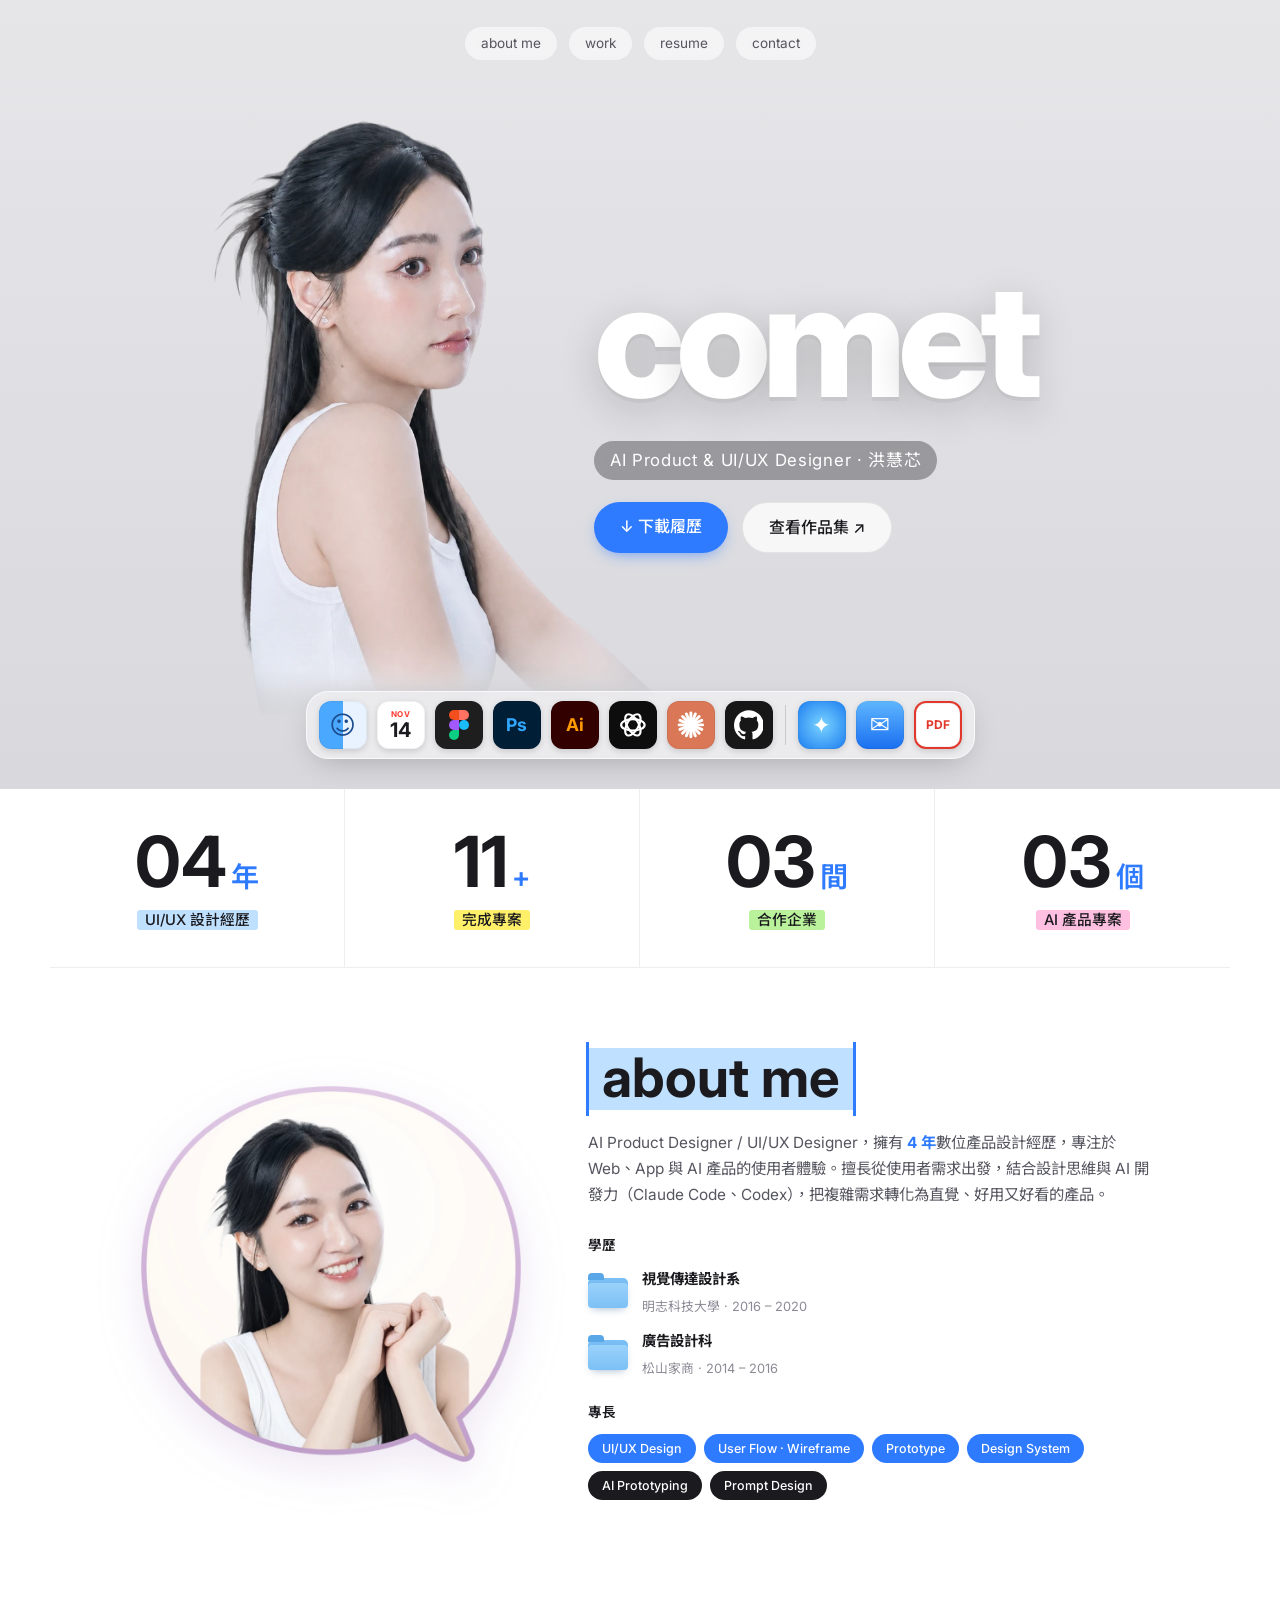
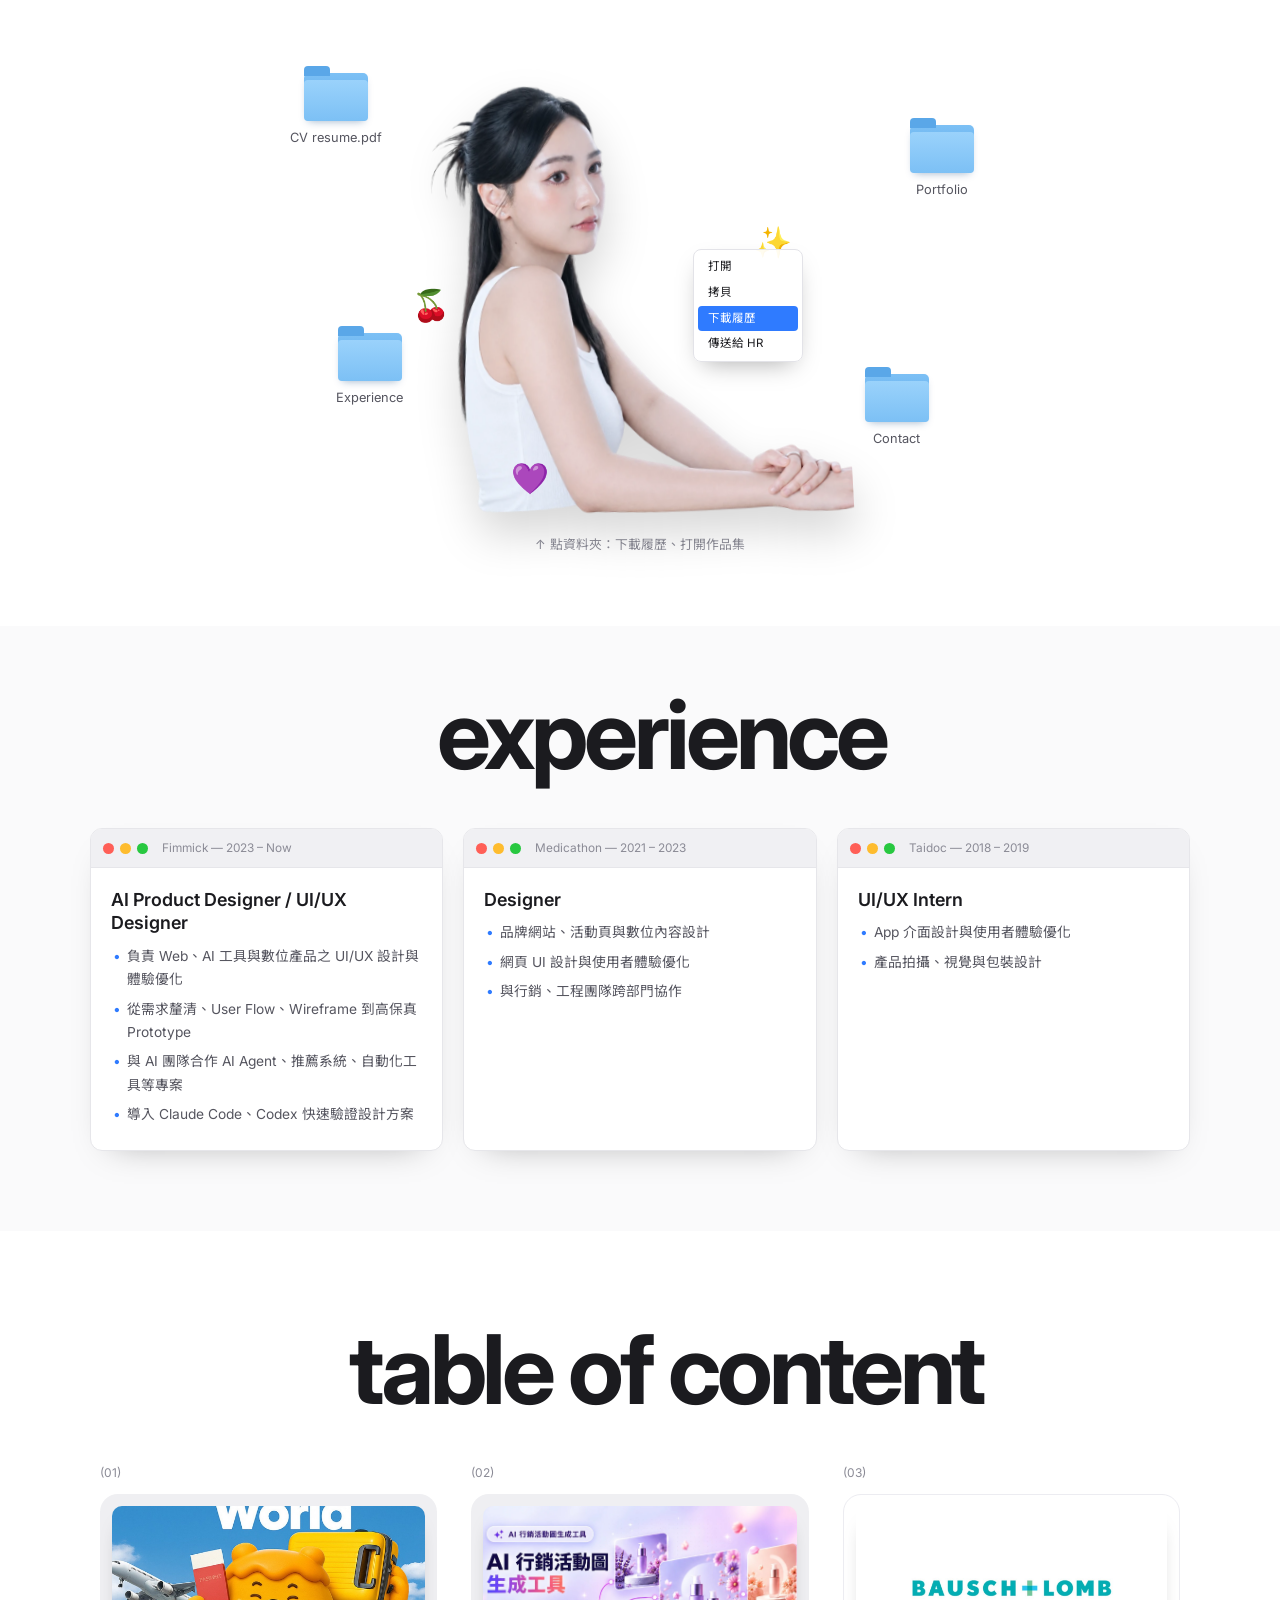
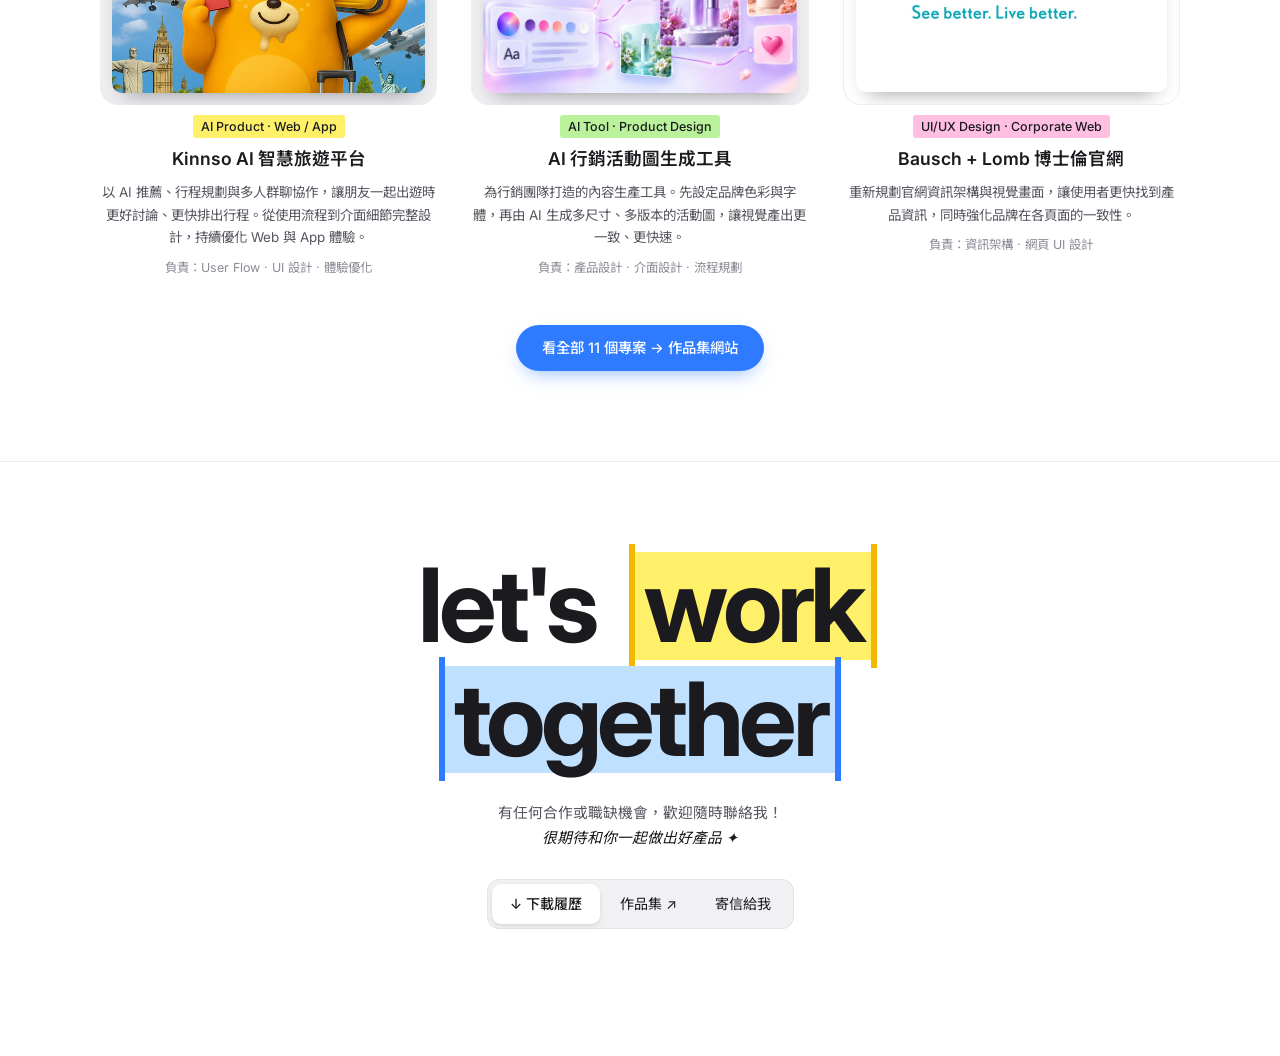
==== index.html @ 268e8bfd "Mobile: drop Comet logo, hamburger menu on the left Co-Authored-By: Claude Opus 5.5 <noreply@anthrop" ====
<!DOCTYPE html>
<html lang="zh-Hant">
<head>
<meta charset="UTF-8">
<meta name="viewport" content="width=device-width, initial-scale=1.0">
<title>洪慧芯 Hong Hui Xin — Portfolio · AI Product & UI/UX Designer</title>
<meta name="description" content="洪慧芯 Hong Hui Xin — AI Product & UI/UX Designer。4 年 UI/UX 經歷、11 個專案。">
<link rel="preconnect" href="https://fonts.googleapis.com">
<link rel="preconnect" href="https://fonts.gstatic.com" crossorigin>
<link href="https://fonts.googleapis.com/css2?family=Inter:wght@400;500;600;700;800&family=Noto+Sans+TC:wght@400;500;700;900&display=swap" rel="stylesheet">
<link rel="stylesheet" href="styles.css?v=20261115b">
</head>
<body>
<div class="scroll-progress" aria-hidden="true"></div>
<div class="frame">

  <!-- ================= HERO / DESKTOP ================= -->
  <section class="desktop" id="top">
    <div class="m-bar">
      <button class="m-menu" type="button" aria-label="開啟選單" aria-expanded="false"><span></span><span></span><span></span></button>
    </div>
    <nav class="tabs">
      <a href="#about">about me</a>
      <a href="#work">work</a>
      <a href="#files">resume</a>
      <a href="#contact">contact</a>
    </nav>
    <div class="hero-stage">
      <div class="hero-text">
        <h1 class="big-word" aria-label="comet"><span class="ch" aria-hidden="true">c</span><span class="ch" aria-hidden="true">o</span><span class="ch" aria-hidden="true">m</span><span class="ch" aria-hidden="true">e</span><span class="ch" aria-hidden="true">t</span></h1>
        <p class="m-name">洪慧芯 Comet</p>
        <p class="hero-sub">AI Product &amp; UI/UX Designer<span class="sub-name"> · 洪慧芯</span></p>
        <div class="m-cta">
          <a class="primary" href="#work">查看作品 <span aria-hidden="true">↗</span></a>
          <a class="ghost" href="assets/HongHuiXin-Resume.pdf" download>下載履歷 <span aria-hidden="true">↓</span></a>
        </div>
        <div class="top-cta">
          <a class="tbtn primary" href="assets/HongHuiXin-Resume.pdf" download>↓ 下載履歷</a>
          <a class="tbtn glass" href="https://comet-portfolio-tw.vercel.app/portfolio" target="_blank" rel="noopener">查看作品集 ↗</a>
        </div>
      </div>
      <img class="hero-cutout" src="assets/hero-person-v2.png" alt="洪慧芯 Hong Hui Xin">
    </div>

    <div class="dock" role="toolbar" aria-label="dock">
      <a class="app" data-tip="Finder" href="#about"><span class="ico i-finder">☺</span></a>
      <a class="app m-hide" data-tip="Calendar" href="#stats"><span class="ico i-cal"><b>NOV</b>14</span></a>
      <a class="app" data-tip="Figma" href="#skills"><span class="ico i-figma"><i></i><i></i><i></i><i></i><i></i></span></a>
      <a class="app" data-tip="Photoshop" href="#skills"><span class="ico i-ps">Ps</span></a>
      <a class="app m-hide" data-tip="Illustrator" href="#skills"><span class="ico i-ai">Ai</span></a>
      <a class="app" data-tip="ChatGPT" href="#skills"><span class="ico i-gpt"><svg viewBox="0 0 24 24" fill="none" stroke="#fff" stroke-width="1.7"><ellipse cx="12" cy="12" rx="9.5" ry="4.6"/><ellipse cx="12" cy="12" rx="9.5" ry="4.6" transform="rotate(60 12 12)"/><ellipse cx="12" cy="12" rx="9.5" ry="4.6" transform="rotate(120 12 12)"/></svg></span></a>
      <a class="app m-hide" data-tip="Claude" href="#skills"><span class="ico i-claude"><svg viewBox="0 0 24 24" stroke="#fff" stroke-width="2.4" stroke-linecap="round"><line x1="12" y1="2.5" x2="12" y2="21.5"/><line x1="2.5" y1="12" x2="21.5" y2="12"/><line x1="5.3" y1="5.3" x2="18.7" y2="18.7"/><line x1="18.7" y1="5.3" x2="5.3" y2="18.7"/><line x1="8.4" y1="3.2" x2="15.6" y2="20.8"/><line x1="15.6" y1="3.2" x2="8.4" y2="20.8"/><line x1="3.2" y1="8.4" x2="20.8" y2="15.6"/><line x1="3.2" y1="15.6" x2="20.8" y2="8.4"/></svg></span></a>
      <a class="app" data-tip="GitHub" href="#skills"><span class="ico i-github"><svg viewBox="0 0 24 24" fill="#fff"><path d="M12 .297c-6.63 0-12 5.373-12 12 0 5.303 3.438 9.8 8.205 11.385.6.113.82-.258.82-.577 0-.285-.01-1.04-.015-2.04-3.338.724-4.042-1.61-4.042-1.61C4.422 18.07 3.633 17.7 3.633 17.7c-1.087-.744.084-.729.084-.729 1.205.084 1.838 1.236 1.838 1.236 1.07 1.835 2.809 1.305 3.495.998.108-.776.417-1.305.76-1.605-2.665-.3-5.466-1.332-5.466-5.93 0-1.31.465-2.38 1.235-3.22-.135-.303-.54-1.523.105-3.176 0 0 1.005-.322 3.3 1.23.96-.267 1.98-.399 3-.405 1.02.006 2.04.138 3 .405 2.28-1.552 3.285-1.23 3.285-1.23.645 1.653.24 2.873.12 3.176.765.84 1.23 1.91 1.23 3.22 0 4.61-2.805 5.625-5.475 5.92.42.36.81 1.096.81 2.22 0 1.606-.015 2.896-.015 3.286 0 .315.21.69.825.57C20.565 22.092 24 17.592 24 12.297c0-6.627-5.373-12-12-12"/></svg></span></a>
      <span class="dock-sep m-hide"></span>
      <a class="app m-hide" data-tip="作品集網站" href="https://comet-portfolio-tw.vercel.app/portfolio" target="_blank" rel="noopener"><span class="ico i-safari">✦</span></a>
      <a class="app" data-tip="Mail" href="mailto:honghuixin4@gmail.com"><span class="ico i-mail">✉</span></a>
      <a class="app m-hide" data-tip="下載履歷 PDF" href="assets/HongHuiXin-Resume.pdf" download><span class="ico i-pdf">PDF</span></a>
    </div>
  </section>

  <!-- ================= STATS ================= -->
  <section class="stats io" id="stats">
    <div class="stat">
      <div class="num"><span class="count" data-to="4">0</span><small>年</small></div>
      <p><mark class="hl-blue">UI/UX 設計經歷</mark></p>
    </div>
    <div class="stat">
      <div class="num"><span class="count" data-to="11">0</span><small>+</small></div>
      <p><mark class="hl-yellow">完成專案</mark></p>
    </div>
    <div class="stat">
      <div class="num"><span class="count" data-to="3">0</span><small>間</small></div>
      <p><mark class="hl-green">合作企業</mark></p>
    </div>
    <div class="stat">
      <div class="num"><span class="count" data-to="3">0</span><small>個</small></div>
      <p><mark class="hl-pink">AI 產品專案</mark></p>
    </div>
  </section>

  <!-- ================= ABOUT ================= -->
  <section class="about" id="about">
    <div class="about-photo reveal">
      <img src="assets/about-bubble-right.png" alt="洪慧芯">
    </div>

    <div class="about-text reveal">
      <h2 class="bracket-title"><span>about me</span></h2>
      <p class="bio">AI Product Designer / UI/UX Designer，擁有 <b>4 年</b>數位產品設計經歷，專注於 Web、App 與 AI 產品的使用者體驗。擅長從使用者需求出發，結合設計思維與 AI 開發力（Claude Code、Codex），把複雜需求轉化為直覺、好用又好看的產品。</p>

      <h3 class="mini-h">學歷</h3>
      <ul class="folder-list">
        <li><span class="folder-ico sm"></span><div><b>視覺傳達設計系</b><small>明志科技大學 · 2016 – 2020</small></div></li>
        <li><span class="folder-ico sm"></span><div><b>廣告設計科</b><small>松山家商 · 2014 – 2016</small></div></li>
      </ul>

      <h3 class="mini-h" id="skills">專長</h3>
      <div class="chips">
        <span class="chip c-blue">UI/UX Design</span>
        <span class="chip c-blue">User Flow · Wireframe</span>
        <span class="chip c-blue">Prototype</span>
        <span class="chip c-blue">Design System</span>
        <span class="chip c-dark">AI Prototyping</span>
        <span class="chip c-dark">Prompt Design</span>
      </div>
    </div>
  </section>

  <!-- ================= FOLDERS ================= -->
  <section class="files" id="files">
    <div class="files-stage io">
      <img class="files-person" src="assets/cutout-clean.png" alt="" data-speed="0.08">
      <span class="sticker s1" data-speed="0.3">🍒</span>
      <span class="sticker s2" data-speed="-0.25">✨</span>
      <span class="sticker s3" data-speed="0.18">💜</span>

      <a class="folder f1" href="assets/HongHuiXin-Resume.pdf" download><span class="folder-ico"></span>CV resume.pdf</a>
      <a class="folder f2" href="https://comet-portfolio-tw.vercel.app/portfolio" target="_blank" rel="noopener"><span class="folder-ico"></span>Portfolio</a>
      <a class="folder f3" href="#experience"><span class="folder-ico"></span>Experience</a>
      <a class="folder f4" href="#contact"><span class="folder-ico"></span>Contact</a>

      <div class="ctx-menu" aria-hidden="true">
        <span>打開</span><span>拷貝</span><span>下載履歷</span><span>傳送給 HR</span>
      </div>
    </div>
    <p class="files-hint">↑ 點資料夾：下載履歷、打開作品集</p>
  </section>

  <!-- ================= EXPERIENCE ================= -->
  <section class="exp" id="experience">
    <h2 class="huge reveal" data-slide="1">experience</h2>
    <div class="win-list">
      <article class="win reveal">
        <div class="win-bar"><i></i><i></i><i></i><span>Fimmick — 2023 – Now</span></div>
        <div class="win-body">
          <h3>AI Product Designer / UI/UX Designer</h3>
          <ul>
            <li>負責 Web、AI 工具與數位產品之 UI/UX 設計與體驗優化</li>
            <li>從需求釐清、User Flow、Wireframe 到高保真 Prototype</li>
            <li>與 AI 團隊合作 AI Agent、推薦系統、自動化工具等專案</li>
            <li>導入 Claude Code、Codex 快速驗證設計方案</li>
          </ul>
        </div>
      </article>
      <article class="win reveal">
        <div class="win-bar"><i></i><i></i><i></i><span>Medicathon — 2021 – 2023</span></div>
        <div class="win-body">
          <h3>Designer</h3>
          <ul>
            <li>品牌網站、活動頁與數位內容設計</li>
            <li>網頁 UI 設計與使用者體驗優化</li>
            <li>與行銷、工程團隊跨部門協作</li>
          </ul>
        </div>
      </article>
      <article class="win reveal">
        <div class="win-bar"><i></i><i></i><i></i><span>Taidoc — 2018 – 2019</span></div>
        <div class="win-body">
          <h3>UI/UX Intern</h3>
          <ul>
            <li>App 介面設計與使用者體驗優化</li>
            <li>產品拍攝、視覺與包裝設計</li>
          </ul>
        </div>
      </article>
    </div>
  </section>

  <!-- ================= TABLE OF CONTENT ================= -->
  <section class="toc" id="work">
    <h2 class="huge reveal" data-slide="-1">table of content</h2>
    <div class="toc-grid">
      <a class="toc-item reveal" href="https://comet-portfolio-tw.vercel.app/portfolio" target="_blank" rel="noopener">
        <small>(01)</small>
        <div class="toc-img"><img src="assets/proj-kinnso.jpg" alt="Kinnso AI 智慧旅遊平台"></div>
        <mark class="hl-yellow">AI Product · Web / App</mark>
        <h3>Kinnso AI 智慧旅遊平台</h3>
        <p>以 AI 推薦、行程規劃與多人群聊協作，讓朋友一起出遊時更好討論、更快排出行程。從使用流程到介面細節完整設計，持續優化 Web 與 App 體驗。</p>
        <p class="role">負責：User Flow · UI 設計 · 體驗優化</p>
      </a>
      <a class="toc-item reveal" href="https://comet-portfolio-tw.vercel.app/portfolio" target="_blank" rel="noopener">
        <small>(02)</small>
        <div class="toc-img"><img src="assets/proj-content.jpg" alt="AI 行銷活動圖生成工具"></div>
        <mark class="hl-green">AI Tool · Product Design</mark>
        <h3>AI 行銷活動圖生成工具</h3>
        <p>為行銷團隊打造的內容生產工具。先設定品牌色彩與字體，再由 AI 生成多尺寸、多版本的活動圖，讓視覺產出更一致、更快速。</p>
        <p class="role">負責：產品設計 · 介面設計 · 流程規劃</p>
      </a>
      <a class="toc-item reveal" href="https://comet-portfolio-tw.vercel.app/portfolio" target="_blank" rel="noopener">
        <small>(03)</small>
        <div class="toc-img light"><img src="assets/proj-bausch.jpg" alt="Bausch + Lomb"></div>
        <mark class="hl-pink">UI/UX Design · Corporate Web</mark>
        <h3>Bausch + Lomb 博士倫官網</h3>
        <p>重新規劃官網資訊架構與視覺畫面，讓使用者更快找到產品資訊，同時強化品牌在各頁面的一致性。</p>
        <p class="role">負責：資訊架構 · 網頁 UI 設計</p>
      </a>
    </div>
    <div class="center"><a class="btn-mac" href="https://comet-portfolio-tw.vercel.app/portfolio" target="_blank" rel="noopener">看全部 11 個專案 → 作品集網站</a></div>
  </section>

  <!-- ================= CONTACT ================= -->
  <section class="contact" id="contact">
    <h2 class="together reveal">
      <span class="row"><span class="bk">let's</span> <span class="bk hl-y">work</span></span>
      <span class="row"><span class="bk hl-b">together</span></span>
    </h2>
    <p class="c-note">有任何合作或職缺機會，歡迎隨時聯絡我！<br><em>很期待和你一起做出好產品 ✦</em></p>

    <div class="seg">
      <a href="assets/HongHuiXin-Resume.pdf" download>↓ 下載履歷</a>
      <a href="https://comet-portfolio-tw.vercel.app/portfolio" target="_blank" rel="noopener">作品集 ↗</a>
      <a href="mailto:honghuixin4@gmail.com">寄信給我</a>
    </div>

    <div class="c-line">
      <a href="mailto:honghuixin4@gmail.com">honghuixin4@gmail.com</a>
      <a href="tel:0983155096">0983 155 096</a>
      <span>台灣 Taiwan</span>
    </div>
  </section>

</div>
<script src="script.js?v=20261115b"></script>
</body>
</html>
---- styles.css ----
/* ============ macOS Desktop Playful ============ */
:root{
  --page:#ebc6ee;
  --white:#ffffff;
  --desk:#e3e3e6;
  --ink:#1b1b1f;
  --soft:#55555f;
  --muted:#8b8b96;
  --blue:#2f7bff;
  --folder:#7cc0f5;
  --folder-dk:#5aa7e8;
  --hl-y:#fff06a;
  --hl-g:#b9f29a;
  --hl-p:#ffbfe0;
  --hl-b:#bfe0ff;
  --round:"Inter","Noto Sans TC","PingFang TC",system-ui,sans-serif;
  --sans:"Inter","Noto Sans TC","PingFang TC",system-ui,sans-serif;
}
*{box-sizing:border-box;margin:0;padding:0}
html{scroll-behavior:smooth}
body{background:var(--white);font-family:var(--sans);color:var(--ink);line-height:1.7;
  -webkit-font-smoothing:antialiased}
a{color:inherit;text-decoration:none}
img{display:block;max-width:100%}
mark{padding:1px 8px;border-radius:3px;color:var(--ink);font-weight:500}
.hl-yellow{background:var(--hl-y)}.hl-green{background:var(--hl-g)}
.hl-pink{background:var(--hl-p)}.hl-blue{background:var(--hl-b)}

.frame{width:100%;background:var(--white);overflow:hidden}
/* keep content readable on wide screens while backgrounds run full-bleed */
.about,.files-stage,.win-list,.toc-grid,.stats{margin-left:auto;margin-right:auto}
.about{max-width:1180px}
.win-list{max-width:1100px}
.stats{max-width:1180px}
.desktop{min-height:max(640px,88vh)}

/* ============ HERO DESKTOP ============ */
.desktop{position:relative;background:linear-gradient(180deg,#e6e6e9,#d9d9dd);
  min-height:640px;padding:26px 24px 30px;display:flex;flex-direction:column;align-items:center}
.tabs{display:flex;gap:10px;z-index:3}
.tabs a{font-family:var(--round);font-size:.85rem;color:var(--soft);background:rgba(255,255,255,.55);
  border:1px solid rgba(0,0,0,.06);padding:5px 16px;border-radius:999px;backdrop-filter:blur(6px);transition:.2s}
.tabs a:hover{background:#fff;color:var(--ink)}
.top-cta{position:absolute;top:20px;right:28px;z-index:5;display:flex;gap:8px}
.tbtn{font-family:var(--round);font-weight:500;font-size:.88rem;padding:7px 18px;border-radius:999px;
  white-space:nowrap;transition:transform .2s,box-shadow .2s,background .2s}
.tbtn:hover{transform:translateY(-2px)}
.tbtn.primary{background:var(--blue);color:#fff;box-shadow:0 6px 16px -6px rgba(47,123,255,.7)}
.tbtn.glass{background:rgba(255,255,255,.75);color:var(--ink);border:1px solid rgba(0,0,0,.08);backdrop-filter:blur(6px)}
.tbtn.glass:hover{background:#fff}
@media(max-width:860px){
  .top-cta{position:static;margin-top:12px;justify-content:center}
  .hero-text{display:contents}
}

.hero-stage{position:relative;flex:1;width:100%;display:grid;place-items:center;min-height:470px}
.big-word{position:absolute;z-index:2;top:52%;left:50%;transform:translate(-50%,-50%);
  font-family:var(--round);font-weight:800;font-size:clamp(5.5rem,22vw,14rem);letter-spacing:-.055em;
  color:#fff;line-height:1;white-space:nowrap;
  text-shadow:0 4px 0 rgba(0,0,0,.04),0 10px 40px rgba(0,0,0,.18)}
.hero-cutout{position:relative;z-index:1;height:470px;width:auto;object-fit:contain;margin-top:14px;
  animation:float 6s ease-in-out infinite}
.hero-sub{position:absolute;z-index:3;top:72%;left:50%;transform:translateX(-50%);
  font-family:var(--round);font-size:.95rem;color:#fff;letter-spacing:.04em;white-space:nowrap;
  background:rgba(27,27,31,.35);padding:3px 14px;border-radius:999px;backdrop-filter:blur(4px)}
@keyframes float{0%,100%{transform:translateY(0)}50%{transform:translateY(-8px)}}
/* desktop: person on the left, text on the right */
@media(min-width:861px){
  .hero-stage{grid-template-columns:auto auto;justify-content:center;max-width:1240px;margin:0 auto;column-gap:0;min-height:520px}
  .hero-text{grid-column:2;grid-row:1;position:relative;z-index:2;justify-self:start;display:flex;flex-direction:column;align-items:flex-start;
    gap:22px;padding-right:clamp(8px,3vw,48px)}
  .big-word{position:relative;top:auto;left:auto;transform:none;transform-origin:left center;
    font-size:clamp(6rem,12.5vw,12.5rem)}
  .hero-sub{position:static;transform:none;font-size:1.05rem;padding:5px 16px;margin:0}
  .top-cta{position:static;gap:14px}
  .top-cta .tbtn{font-size:1rem;padding:11px 26px}
  .hero-cutout{grid-column:1;grid-row:1;justify-self:end;height:min(600px,70vh);min-height:470px;margin-top:6vh}
  .hero-text{margin-top:4vh}
  .hero-text{margin-left:clamp(-90px,-5vw,-30px)}
  .dock{margin-top:8px}
}

/* dock */
.dock{position:relative;z-index:4;display:flex;align-items:flex-end;gap:10px;margin-top:-24px;
  padding:9px 12px;border-radius:22px;background:rgba(255,255,255,.45);
  border:1px solid rgba(255,255,255,.7);backdrop-filter:blur(14px) saturate(1.4);
  box-shadow:0 10px 30px -10px rgba(0,0,0,.25)}
.dock-sep{width:1px;align-self:stretch;background:rgba(0,0,0,.15);margin:4px 2px}
.app{position:relative;display:block;transition:transform .2s cubic-bezier(.3,1.6,.5,1)}
.app:hover{transform:translateY(-12px) scale(1.25)}
.app::after{content:attr(data-tip);position:absolute;bottom:calc(100% + 10px);left:50%;transform:translateX(-50%);
  background:rgba(40,40,46,.85);color:#fff;font-size:.72rem;padding:3px 10px;border-radius:6px;white-space:nowrap;
  opacity:0;pointer-events:none;transition:opacity .15s}
.app:hover::after{opacity:1}
.ico{width:48px;height:48px;border-radius:12px;display:grid;place-items:center;font-weight:700;
  color:#fff;font-size:1.1rem;box-shadow:inset 0 0 0 1px rgba(0,0,0,.05),0 2px 6px rgba(0,0,0,.15);
  font-family:var(--sans)}
.i-finder{background:linear-gradient(90deg,#4aa8ff 50%,#e9f3ff 50%);color:#1a4b8c;font-size:1.6rem}
.i-cal{background:#fff;color:#1b1b1f;font-size:1.25rem;line-height:1;grid-template-rows:auto auto;gap:2px;align-content:center}
.i-cal b{font-size:.5rem;color:#ff3b30;letter-spacing:.05em}
.i-figma{background:#1e1e1e;display:grid;grid-template-columns:10px 10px;grid-template-rows:repeat(3,10px);gap:0;place-content:center}
.i-figma i{display:block;width:10px;height:10px}
.i-figma i:nth-child(1){background:#f24e1e;border-radius:5px 0 0 5px}
.i-figma i:nth-child(2){background:#ff7262;border-radius:0 5px 5px 0}
.i-figma i:nth-child(3){background:#a259ff;border-radius:5px 0 0 5px}
.i-figma i:nth-child(4){background:#1abcfe;border-radius:50%}
.i-figma i:nth-child(5){background:#0acf83;border-radius:5px 0 5px 5px}
.i-ps{background:#001e36;color:#31a8ff}
.i-ai{background:#330000;color:#ff9a00}
.i-safari{background:radial-gradient(circle,#7ad3ff,#1b7cf0);font-size:1.4rem}
.i-mail{background:linear-gradient(180deg,#5fb7ff,#1a6ff0);font-size:1.5rem}
.i-pdf{background:#fff;color:#e2382b;font-size:.75rem;border:2px solid #e2382b}
.ico svg,.mi svg{width:62%;height:62%;display:block}
.i-gpt{background:#0d0d0d}
.i-claude{background:#d97757}
.i-github{background:#181717}

/* ============ STATS ============ */
.stats{display:grid;grid-template-columns:repeat(4,1fr);border-bottom:1px solid #eee}
.stat{text-align:center;padding:38px 10px 34px;border-right:1px solid #eee}
.stat:last-child{border-right:none}
.num{font-family:var(--round);font-weight:700;font-size:clamp(2.8rem,6vw,4.4rem);line-height:1;color:var(--ink)}
.num small{font-size:.4em;margin-left:4px;color:var(--blue);font-weight:600}
.stat p{margin-top:10px;font-size:.92rem}

/* ============ ABOUT ============ */
.about{display:grid;grid-template-columns:.85fr 1.15fr;gap:46px;padding:80px 70px;align-items:center}
.about-photo{position:relative;display:flex;flex-direction:column;align-items:center}
.about-photo img{width:100%;max-width:380px;filter:drop-shadow(0 14px 22px rgba(160,120,190,.18))}
.mini-dock{display:flex;flex-wrap:wrap;justify-content:center;gap:6px;margin-top:-6px;padding:7px 10px;
  border-radius:14px;background:#f1f1f4;border:1px solid #e4e4ea;box-shadow:0 6px 16px -10px rgba(0,0,0,.3);position:relative}
.mi{width:28px;height:28px;border-radius:7px;display:grid;place-items:center;font-size:.68rem;font-weight:700;color:#fff}
.mi.i-figma{grid-template-columns:6px 6px;grid-template-rows:repeat(3,6px)}
.mi.i-figma i{width:6px;height:6px}
.i-webflow{background:#146ef5}.i-wp{background:#21759b;border-radius:50%}
.i-claude{background:#d97757;font-size:.95rem}.i-codex{background:#111;font-size:.58rem}
.i-n8n{background:#ea4b71;font-size:.58rem}

.bracket-title{font-family:var(--round);font-weight:700;font-size:clamp(2.4rem,5vw,3.4rem);line-height:1;margin-bottom:20px}
.bracket-title span{position:relative;display:inline-block;background:var(--hl-b);padding:2px 14px 6px}
.bracket-title span::before,.bracket-title span::after{content:"";position:absolute;top:-6px;bottom:-6px;width:3px;background:var(--blue)}
.bracket-title span::before{left:-2px}.bracket-title span::after{right:-2px}
.bio{color:var(--soft);font-size:.96rem;margin-bottom:26px}
.bio b{color:var(--blue)}
.mini-h{font-size:.85rem;font-weight:600;margin:20px 0 10px}
.folder-list{list-style:none;display:flex;flex-direction:column;gap:10px}
.folder-list li{display:flex;align-items:center;gap:14px}
.folder-list b{display:block;font-size:.9rem}
.folder-list small{color:var(--muted);font-size:.8rem}
.chips{display:flex;flex-wrap:wrap;gap:8px}
.chip{font-size:.78rem;padding:4px 14px;border-radius:999px;font-weight:500}
.c-blue{background:var(--blue);color:#fff}
.c-dark{background:#1b1b1f;color:#fff}

/* folder icon (macOS style) */
.folder-ico{position:relative;display:block;width:64px;height:48px;border-radius:5px 5px 6px 6px;
  background:linear-gradient(180deg,var(--folder),var(--folder-dk));box-shadow:0 4px 8px -4px rgba(0,60,120,.4)}
.folder-ico::before{content:"";position:absolute;top:-7px;left:0;width:26px;height:10px;border-radius:4px 4px 0 0;background:var(--folder-dk)}
.folder-ico::after{content:"";position:absolute;inset:7px 0 0 0;border-radius:4px;background:linear-gradient(180deg,#9ad2fb,var(--folder))}
.folder-ico.sm{width:40px;height:30px;flex-shrink:0}
.folder-ico.sm::before{width:16px;height:7px;top:-5px}
.folder-ico.sm::after{inset:5px 0 0 0}

/* ============ FILES ============ */
.files{padding:30px 40px 70px}
.files-stage{position:relative;height:520px;max-width:760px;margin:0 auto}
.files-person{position:absolute;left:50%;top:40px;transform:translateX(-50%) rotate(-3deg);height:440px;width:auto;
  filter:drop-shadow(0 22px 22px rgba(0,0,0,.16))}
.folder{position:absolute;display:flex;flex-direction:column;align-items:center;gap:6px;font-size:.8rem;
  color:var(--soft);transition:transform .25s cubic-bezier(.3,1.6,.5,1)}
.folder:hover{transform:scale(1.12) rotate(-3deg)}
.folder:hover{color:var(--blue)}
.f1{left:4%;top:12%}.f2{right:6%;top:22%}.f3{left:10%;top:62%}.f4{right:12%;top:70%}
.sticker{position:absolute;font-size:1.9rem;animation:bob 4s ease-in-out infinite}
.s1{left:20%;top:30%}.s2{right:30%;top:58%;animation-delay:-1.3s}.s3{left:33%;top:72%;animation-delay:-2.4s}
@keyframes bob{0%,100%{transform:translateY(0) rotate(0)}50%{transform:translateY(-10px) rotate(8deg)}}
.ctx-menu{position:absolute;left:57%;top:46%;display:flex;flex-direction:column;background:rgba(255,255,255,.92);
  border:1px solid #e3e3e8;border-radius:8px;padding:4px;font-size:.72rem;box-shadow:0 10px 24px -10px rgba(0,0,0,.35);min-width:110px}
.ctx-menu span{padding:3px 10px;border-radius:4px}
.ctx-menu span:nth-child(3){background:var(--blue);color:#fff}
.files-hint{text-align:center;font-size:.8rem;color:var(--muted);margin-top:4px}

/* ============ HUGE HEADINGS ============ */
.huge{font-family:var(--round);font-weight:700;font-size:clamp(2.8rem,8.5vw,6rem);letter-spacing:-.045em;
  line-height:1;text-align:center;margin-bottom:46px}

/* ============ EXPERIENCE (windows) ============ */
.exp{padding:60px 60px 80px;background:#fafafb}
.win-list{display:grid;grid-template-columns:repeat(3,1fr);gap:20px}
.win{background:#fff;border:1px solid #e6e6ea;border-radius:12px;overflow:hidden;
  box-shadow:0 14px 34px -22px rgba(0,0,0,.35);transition:transform .25s}
.win:hover{transform:translateY(-6px)}
.win-bar{display:flex;align-items:center;gap:6px;padding:9px 12px;background:#f0f0f3;border-bottom:1px solid #e6e6ea}
.win-bar i{width:11px;height:11px;border-radius:50%;background:#ff5f57}
.win-bar i:nth-child(2){background:#febc2e}.win-bar i:nth-child(3){background:#28c840}
.win-bar span{margin-left:8px;font-size:.74rem;color:var(--muted);white-space:nowrap;overflow:hidden;text-overflow:ellipsis}
.win-body{padding:20px 20px 24px}
.win-body h3{font-family:var(--round);font-weight:600;font-size:1.12rem;margin-bottom:10px;line-height:1.3}
.win-body ul{list-style:none;display:flex;flex-direction:column;gap:6px}
.win-body li{font-size:.86rem;color:var(--soft);padding-left:16px;position:relative}
.win-body li::before{content:"•";position:absolute;left:2px;color:var(--blue)}

/* ============ TOC ============ */
.toc{padding:90px 60px}
.toc-grid{display:grid;grid-template-columns:repeat(3,1fr);gap:34px;max-width:1080px;margin:0 auto}
.toc-item{display:flex;flex-direction:column;align-items:center;text-align:center;gap:10px}
.toc-item small{align-self:flex-start;font-size:.75rem;color:var(--muted)}
.toc-img{width:100%;aspect-ratio:16/10;border-radius:18px;overflow:hidden;background:#efeff2;padding:12px;
  transition:transform .3s cubic-bezier(.3,1.6,.5,1)}
.toc-img.light{background:#fff;border:1px solid #ececf1}
.toc-item .role{font-size:.78rem;color:var(--muted);margin-top:-2px}
.toc-img img{width:100%;height:100%;object-fit:cover;border-radius:10px;
  box-shadow:0 12px 20px -12px rgba(0,0,0,.4)}
.toc-item:hover .toc-img{transform:rotate(-3deg) scale(1.04)}
.toc-item mark{font-size:.78rem}
.toc-item h3{font-family:var(--round);font-weight:600;font-size:1.1rem;line-height:1.3}
.toc-item p{font-size:.84rem;color:var(--soft)}
.center{text-align:center;margin-top:46px}
.btn-mac{display:inline-block;background:var(--blue);color:#fff;font-weight:500;font-size:.9rem;
  padding:11px 26px;border-radius:999px;box-shadow:0 8px 20px -8px rgba(47,123,255,.6);transition:transform .2s}
.btn-mac:hover{transform:translateY(-3px)}

/* ============ CONTACT ============ */
.contact{padding:90px 40px 70px;text-align:center;border-top:1px solid #eee}
.together{font-family:var(--round);font-weight:700;font-size:clamp(3rem,9vw,6.4rem);line-height:1.05;letter-spacing:-.045em;
  display:flex;flex-direction:column;align-items:center;gap:6px;margin-bottom:28px}
.together .row{display:flex;gap:.25em;align-items:center}
.bk{position:relative;display:inline-block;padding:0 .12em}
.bk.hl-y{background:var(--hl-y)}.bk.hl-b{background:var(--hl-b)}
.bk.hl-y::before,.bk.hl-y::after,.bk.hl-b::before,.bk.hl-b::after{content:"";position:absolute;top:-.08em;bottom:-.08em;width:.06em;
  background:var(--blue)}
.bk.hl-y::before,.bk.hl-b::before{left:-.03em}.bk.hl-y::after,.bk.hl-b::after{right:-.03em}
.bk.hl-y::before{background:#f2b800}.bk.hl-y::after{background:#f2b800}
.c-note{color:var(--soft);font-size:.92rem;margin-bottom:28px}
.c-note em{color:var(--ink)}
.seg{display:inline-flex;background:#f1f1f4;border:1px solid #e3e3e8;border-radius:12px;padding:4px;gap:2px;margin-bottom:34px}
.seg a{font-size:.88rem;padding:8px 18px;border-radius:9px;transition:.2s}
.seg a:first-child{background:#fff;box-shadow:0 2px 6px -2px rgba(0,0,0,.2);font-weight:500}
.seg a:hover{background:#fff;color:var(--blue)}
.c-line{display:flex;justify-content:center;flex-wrap:wrap;gap:28px;font-size:.84rem;color:var(--soft)}
.c-line a:hover{color:var(--blue)}

/* ============ MOTION ============ */
:root{--spring:cubic-bezier(.34,1.56,.64,1);--out:cubic-bezier(.22,1,.36,1)}
.desktop,.exp,.toc{overflow-x:clip}

/* scroll progress bar */
.scroll-progress{position:fixed;top:0;left:0;right:0;height:3px;z-index:100;pointer-events:none;
  transform-origin:0 50%;transform:scaleX(var(--p,0));background:linear-gradient(90deg,#2f7bff,#a78bfa,#ff8fb1)}

/* generic reveal — uses individual translate/scale/rotate so hover transforms keep working */
.reveal{transition:opacity .8s var(--out) var(--d,0s),translate .9s var(--out) var(--d,0s),
  scale .9s var(--out) var(--d,0s),rotate .9s var(--out) var(--d,0s),transform .3s var(--spring)}
.reveal:not(.in){opacity:0;translate:0 36px}

/* hero: load intro */
.tabs,.top-cta{animation:fade-down .7s var(--out) .15s backwards}
@keyframes fade-down{from{opacity:0;translate:0 -16px}}
.big-word .ch{display:inline-block;animation:drop .9s var(--spring) backwards;animation-delay:calc(var(--i,0) * .08s + .1s)}
@keyframes drop{from{opacity:0;transform:translateY(-70%) rotate(-14deg) scale(.7)}}
.hero-cutout{animation:rise 1s var(--out) .25s backwards,float 6s ease-in-out 1.3s infinite}
@keyframes rise{from{opacity:0;transform:translateY(80px) scale(.94)}}
.hero-sub{animation:fade-up .7s var(--out) .9s backwards}
@keyframes fade-up{from{opacity:0;translate:0 16px}}
.dock{animation:dock-in .9s var(--spring) .55s backwards}
@keyframes dock-in{from{opacity:0;translate:0 60px;scale:.9}}
.dock .app{animation:pop-in .5s var(--spring) backwards;animation-delay:calc(.7s + var(--i,0) * .05s)}
@keyframes pop-in{from{opacity:0;scale:.3}}

/* hero: scroll-linked (--hp 0→1 as hero scrolls away) */
.big-word{scale:calc(1 + var(--hp,0) * .25);opacity:calc(1 - var(--hp,0) * 1.3)}
.big-word .ch{translate:calc(var(--o,0) * var(--hp,0) * 9vw) calc(var(--alt,0) * var(--hp,0) * 50px);
  rotate:calc(var(--o,0) * var(--hp,0) * 10deg)}
.hero-cutout{translate:0 calc(var(--hp,0) * -90px);scale:calc(1 - var(--hp,0) * .08)}
.hero-sub{opacity:calc(1 - var(--hp,0) * 2.2)}

/* stats */
.stats.io .stat{transition:opacity .7s var(--out) var(--d,0s),translate .8s var(--spring) var(--d,0s),scale .8s var(--spring) var(--d,0s)}
.stats.io:not(.in) .stat{opacity:0;translate:0 30px;scale:.9}

/* about */
.about-photo.reveal:not(.in){translate:-60px 0;rotate:-5deg}
.about-text.reveal:not(.in){translate:60px 0}
.about-photo .mi{transition:opacity .4s ease var(--d,0s),scale .6s var(--spring) var(--d,0s)}
.about-photo:not(.in) .mi{opacity:0;scale:.3}
.about-text .chip,.about-text .folder-list li{transition:opacity .5s ease var(--d,0s),translate .6s var(--out) var(--d,0s)}
.about-text:not(.in) .chip{opacity:0;translate:0 14px}
.about-text:not(.in) .folder-list li{opacity:0;translate:-24px 0}

/* files desktop: folders pop out, stickers bounce in, context menu appears last */
.files-stage.io .folder{transition:opacity .4s ease var(--d,0s),scale .7s var(--spring) var(--d,0s),
  rotate .7s var(--spring) var(--d,0s),transform .25s var(--spring),color .2s}
.files-stage.io:not(.in) .folder{opacity:0;scale:.2;rotate:-25deg}
.files-stage.io .sticker{transition:opacity .4s ease var(--d,0s),scale .8s var(--spring) var(--d,0s)}
.files-stage.io:not(.in) .sticker{opacity:0;scale:0}
.files-stage.io .files-person{transition:opacity 1s var(--out)}
.files-stage.io:not(.in) .files-person{opacity:0}
.files-stage.io .ctx-menu{transform-origin:0 0;transition:opacity .25s ease 1.3s,scale .45s var(--spring) 1.3s}
.files-stage.io:not(.in) .ctx-menu{opacity:0;scale:.5}

/* experience windows open from the dock */
.win.reveal{transform-origin:50% 100%}
.win.reveal:not(.in){translate:0 70px;scale:.86}

/* project images wipe up */
.toc-item.reveal:not(.in){translate:0 60px}
.toc-item .toc-img img{transition:clip-path 1.1s var(--out) calc(var(--d,0s) + .15s),scale 1.4s var(--out) calc(var(--d,0s) + .15s)}
.toc-item:not(.in) .toc-img img{clip-path:inset(100% -40px -40px -40px);scale:1.25}
.toc-item.in .toc-img img{clip-path:inset(-40px)}

/* contact words pop */
.together .bk{transition:opacity .5s ease var(--d,0s),scale .8s var(--spring) var(--d,0s),rotate .8s var(--spring) var(--d,0s)}
.together:not(.in) .bk{opacity:0;scale:.5;rotate:-8deg}

@media (prefers-reduced-motion:reduce){
  *,*::before,*::after{animation:none!important;transition-duration:0s!important;transition-delay:0s!important}
  .scroll-progress{display:none}
}

/* ============ RESPONSIVE ============ */
@media(max-width:860px){
  body{padding:0}
  .stats{grid-template-columns:repeat(2,1fr)}
  .stat:nth-child(2){border-right:none}
  .stat:nth-child(-n+2){border-bottom:1px solid #eee}
  .about{grid-template-columns:1fr;padding:60px 26px;gap:30px}
  .win-list{grid-template-columns:1fr}
  .exp,.toc{padding:60px 22px}
  .toc-grid{grid-template-columns:1fr;max-width:340px}
}
@media(max-width:560px){
  .desktop{min-height:540px}
  .hero-stage{min-height:400px}
  .hero-cutout{height:390px}
  .tabs a{padding:4px 10px;font-size:.75rem}
  .dock{gap:4px;padding:6px 7px;border-radius:16px}
  .dock-sep{margin:3px 1px}
  .ico{width:25px;height:25px;border-radius:7px;font-size:.62rem}
  .i-figma{grid-template-columns:5px 5px;grid-template-rows:repeat(3,5px)}
  .i-figma i{width:5px;height:5px}
  .i-finder{font-size:.95rem}.i-safari,.i-mail{font-size:.85rem}
  .app:hover{transform:translateY(-6px) scale(1.15)}
  .i-cal{font-size:.68rem}.i-cal b{font-size:.32rem}
  .i-pdf{font-size:.45rem;border-width:1.5px}
  .files{padding:20px 10px 50px}
  .files-stage{height:440px}
  .files-person{height:340px}
  .folder-ico{width:50px;height:38px}
  .f1{left:0;top:6%}.f2{right:0;top:20%}.f3{left:2%;top:64%}.f4{right:2%;top:72%}
  .ctx-menu{display:none}
  .seg a{padding:7px 11px;font-size:.8rem}
}

/* about photo: smaller on phones */
@media(max-width:860px){
  .about-photo img{max-width:250px}
}

/* ============ MOBILE HERO (app-style) ============ */
.m-bar,.m-name,.m-cta{display:none}
@media(max-width:860px){
  .desktop{padding-top:18px}
  .m-bar{display:flex;align-items:center;justify-content:flex-start;width:100%;padding:0 4px;position:relative;z-index:6}
  .m-logo{font-family:var(--round);font-weight:800;font-size:1.45rem;letter-spacing:-.03em;color:var(--ink)}
  .m-menu{width:40px;height:40px;border:0;background:none;display:grid;place-content:center;gap:5px;cursor:pointer;padding:0}
  .m-menu span{display:block;width:22px;height:2px;border-radius:2px;background:var(--ink);transition:transform .25s,opacity .2s}
  .desktop.menu-open .m-menu span:nth-child(1){transform:translateY(7px) rotate(45deg)}
  .desktop.menu-open .m-menu span:nth-child(2){opacity:0}
  .desktop.menu-open .m-menu span:nth-child(3){transform:translateY(-7px) rotate(-45deg)}
  /* nav becomes a dropdown */
  .tabs{display:none;position:absolute;top:62px;left:16px;z-index:20;flex-direction:column;gap:2px;padding:8px;min-width:170px;
    background:rgba(255,255,255,.92);backdrop-filter:blur(14px);border-radius:16px;box-shadow:0 16px 40px -14px rgba(0,0,0,.3);animation:none}
  .desktop.menu-open .tabs{display:flex}
  .tabs a,.tabs a:hover{background:none;border:0;padding:10px 14px;font-size:.95rem;color:var(--ink);border-radius:10px;backdrop-filter:none}
  .tabs a:active{background:rgba(0,0,0,.05)}
  /* stage: person, comet behind, then name / role / buttons */
  .hero-stage{align-content:start;min-height:0}
  .hero-stage .top-cta{display:none}
  .hero-cutout{order:1;margin-top:4px;z-index:1}
  .big-word{z-index:0;top:40%}
  .m-name{display:block;order:2;position:relative;z-index:3;margin:-30px 0 0;font-family:var(--round);font-weight:800;
    font-size:clamp(1.6rem,7.4vw,2.2rem);letter-spacing:.01em;color:var(--ink);text-align:center}
  .hero-sub{order:3;position:relative;top:auto;left:auto;transform:none;z-index:3;margin:4px 0 0;padding:0;background:none;
    backdrop-filter:none;color:var(--soft);font-size:clamp(.95rem,4.2vw,1.1rem);letter-spacing:.02em}
  .sub-name{display:none}
  .m-cta{display:grid;order:4;grid-template-columns:1fr 1fr;gap:14px;width:100%;max-width:420px;margin-top:22px;position:relative;z-index:3}
  .m-cta a{display:flex;align-items:center;justify-content:center;gap:10px;padding:13px 10px;border-radius:999px;
    font-family:var(--round);font-weight:600;font-size:1.02rem;letter-spacing:.08em;transition:transform .2s}
  .m-cta a:active{transform:scale(.97)}
  .m-cta .primary{background:var(--blue);color:#fff;box-shadow:0 10px 22px -10px rgba(47,123,255,.85)}
  .m-cta .ghost{background:#fff;color:var(--ink);box-shadow:0 6px 18px -10px rgba(0,0,0,.25)}
  /* slimmer dock */
  .m-hide{display:none!important}
  .dock{margin-top:26px;gap:clamp(10px,4vw,20px);padding:9px 16px;border-radius:22px}
  .ico{width:38px;height:38px;border-radius:10px;font-size:.9rem}
  .i-finder{font-size:1.2rem}.i-mail{font-size:1rem}
  .i-figma{grid-template-columns:7px 7px;grid-template-rows:repeat(3,7px)}
  .i-figma i{width:7px;height:7px}
}
/* mobile: cherry floats in front of her face */
@media(max-width:560px){
  .files-stage .s1{left:52%;top:27%;z-index:3;translate:none!important}
}
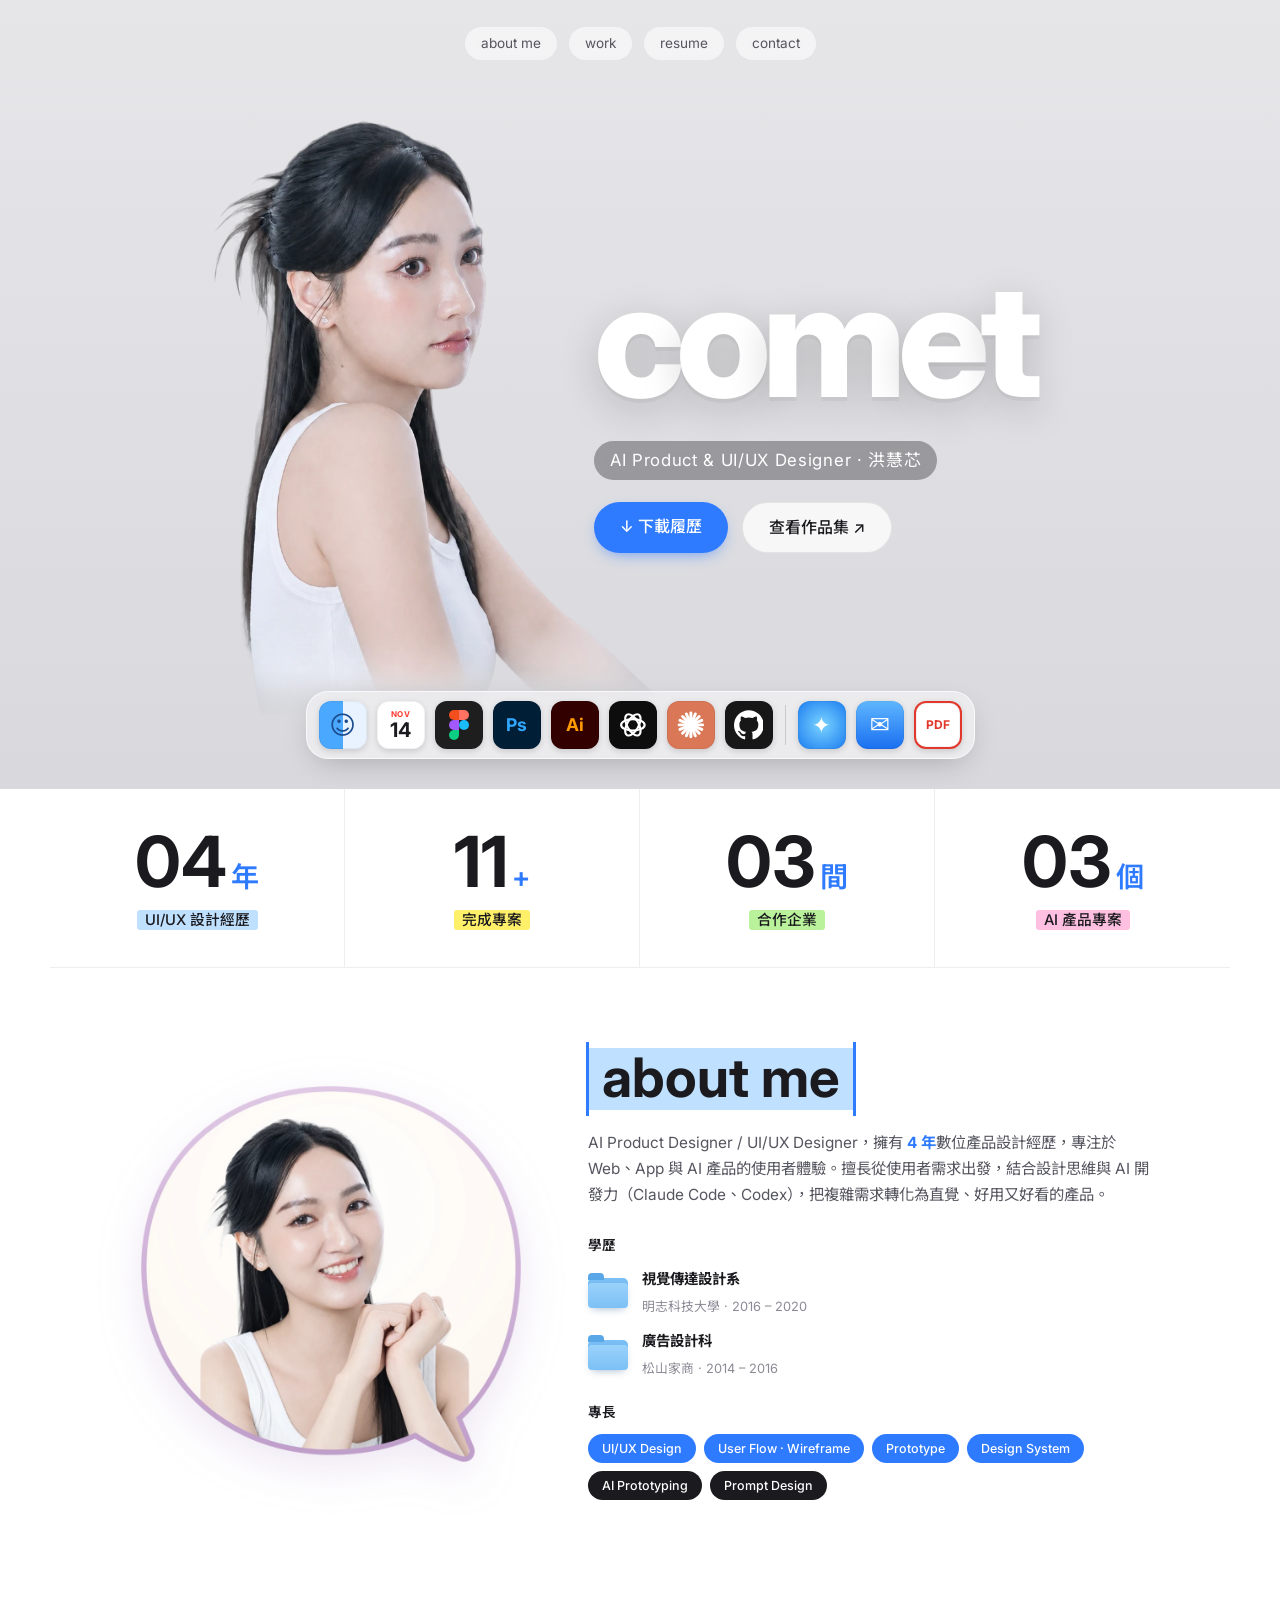
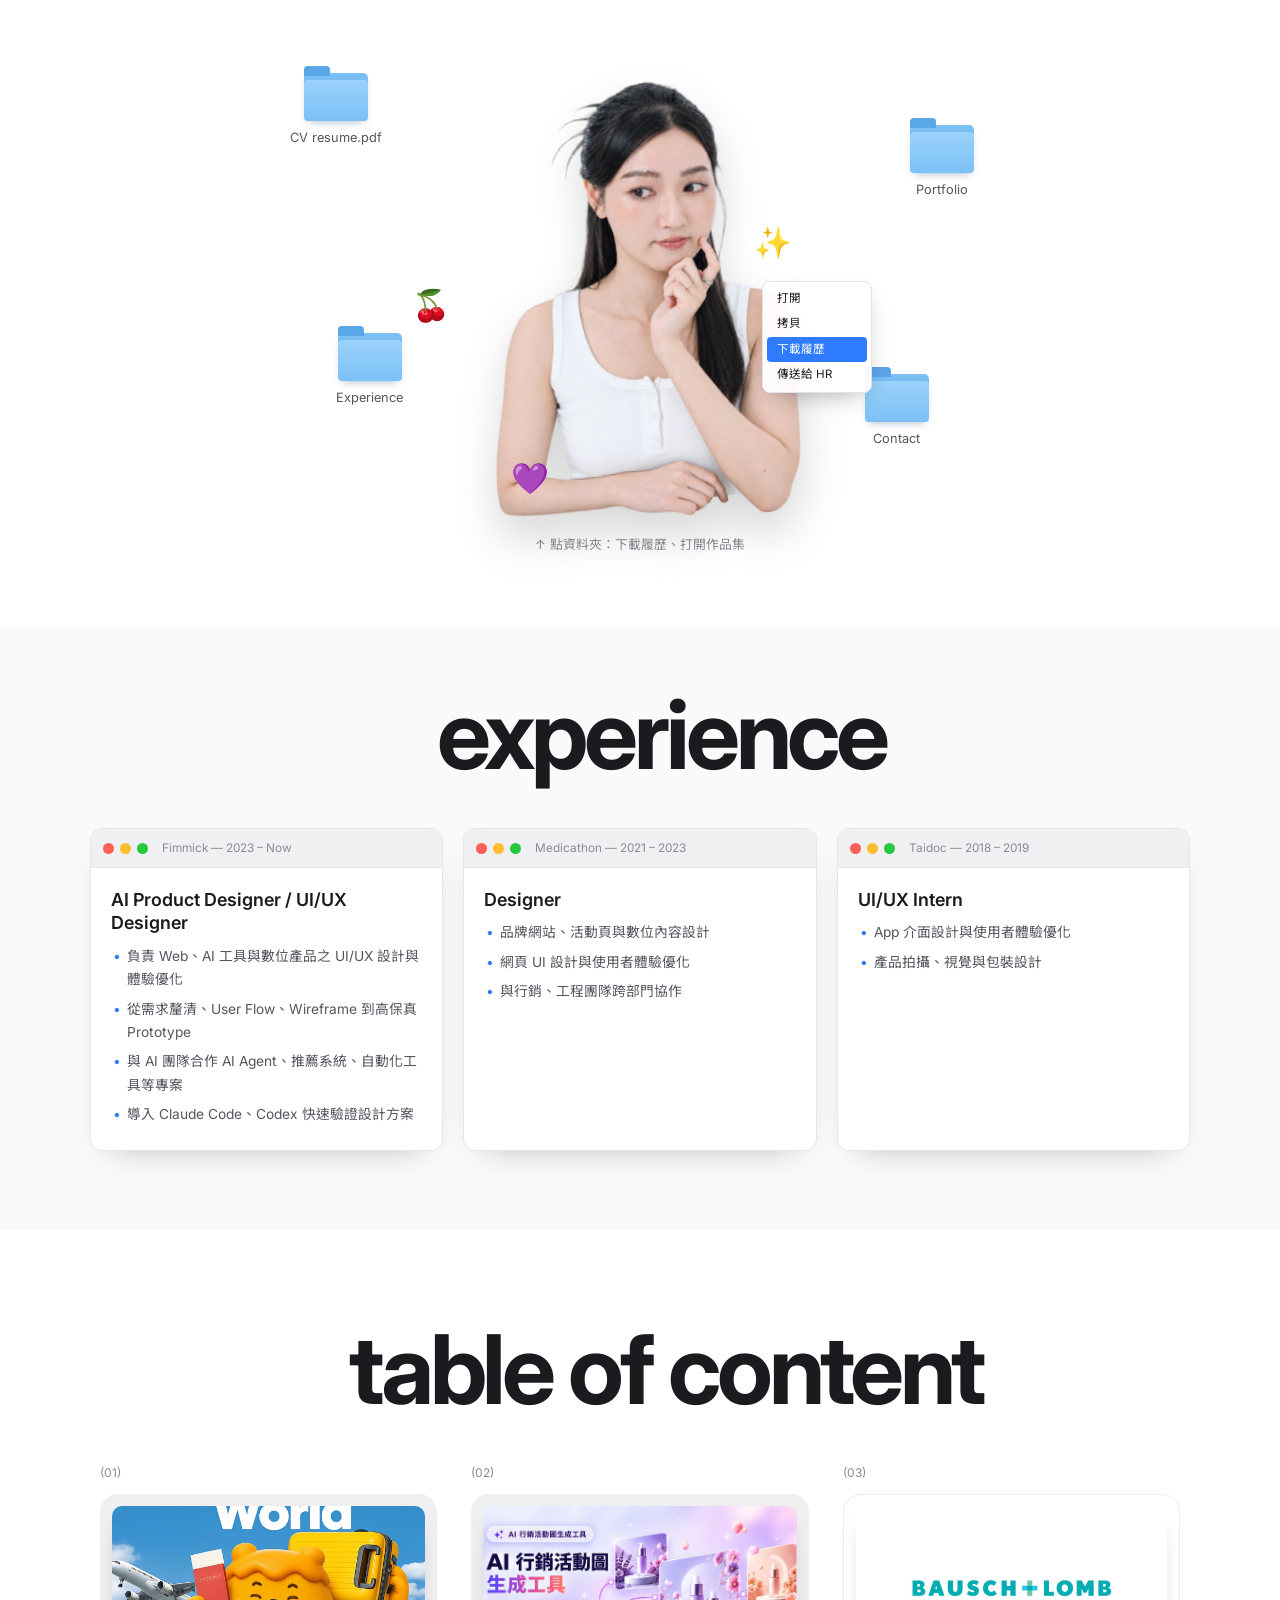
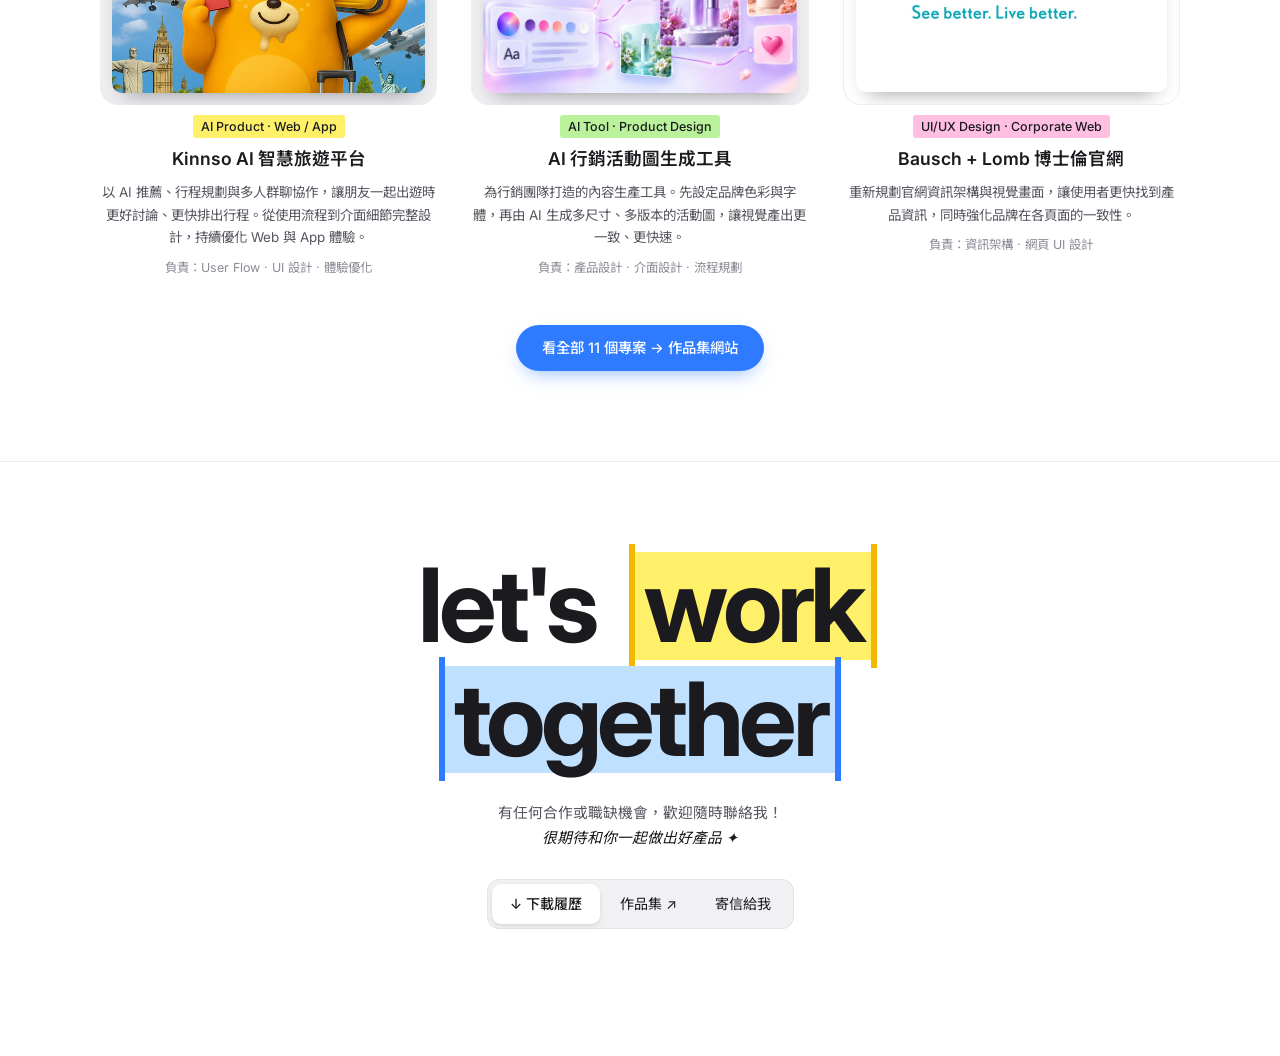
==== commit 25d0a6f3: "Files section: new thinking-pose portrait, reposition stickers and context menu Co-Authored-By: Clau" ====
--- a/index.html
+++ b/index.html
@@ -8,7 +8,7 @@
 <link rel="preconnect" href="https://fonts.googleapis.com">
 <link rel="preconnect" href="https://fonts.gstatic.com" crossorigin>
 <link href="https://fonts.googleapis.com/css2?family=Inter:wght@400;500;600;700;800&family=Noto+Sans+TC:wght@400;500;700;900&display=swap" rel="stylesheet">
-<link rel="stylesheet" href="styles.css?v=20261115b">
+<link rel="stylesheet" href="styles.css?v=20261115h">
 </head>
 <body>
 <div class="scroll-progress" aria-hidden="true"></div>
@@ -109,7 +109,7 @@
   <!-- ================= FOLDERS ================= -->
   <section class="files" id="files">
     <div class="files-stage io">
-      <img class="files-person" src="assets/cutout-clean.png" alt="" data-speed="0.08">
+      <img class="files-person" src="assets/files-person-v2.png" alt="" data-speed="0.08">
       <span class="sticker s1" data-speed="0.3">🍒</span>
       <span class="sticker s2" data-speed="-0.25">✨</span>
       <span class="sticker s3" data-speed="0.18">💜</span>
@@ -220,6 +220,6 @@
   </section>
 
 </div>
-<script src="script.js?v=20261115b"></script>
+<script src="script.js?v=20261115h"></script>
 </body>
 </html>
--- a/styles.css
+++ b/styles.css
@@ -174,7 +174,7 @@
 .sticker{position:absolute;font-size:1.9rem;animation:bob 4s ease-in-out infinite}
 .s1{left:20%;top:30%}.s2{right:30%;top:58%;animation-delay:-1.3s}.s3{left:33%;top:72%;animation-delay:-2.4s}
 @keyframes bob{0%,100%{transform:translateY(0) rotate(0)}50%{transform:translateY(-10px) rotate(8deg)}}
-.ctx-menu{position:absolute;left:57%;top:46%;display:flex;flex-direction:column;background:rgba(255,255,255,.92);
+.ctx-menu{position:absolute;left:66%;top:52%;display:flex;flex-direction:column;background:rgba(255,255,255,.92);
   border:1px solid #e3e3e8;border-radius:8px;padding:4px;font-size:.72rem;box-shadow:0 10px 24px -10px rgba(0,0,0,.35);min-width:110px}
 .ctx-menu span{padding:3px 10px;border-radius:4px}
 .ctx-menu span:nth-child(3){background:var(--blue);color:#fff}
@@ -399,5 +399,6 @@
 }
 /* mobile: cherry floats in front of her face */
 @media(max-width:560px){
-  .files-stage .s1{left:52%;top:27%;z-index:3;translate:none!important}
-}
+  .files-stage .s1{left:70%;top:8%;z-index:3;translate:none!important}
+  .files-stage .s2{right:6%;left:auto;top:50%}
+}
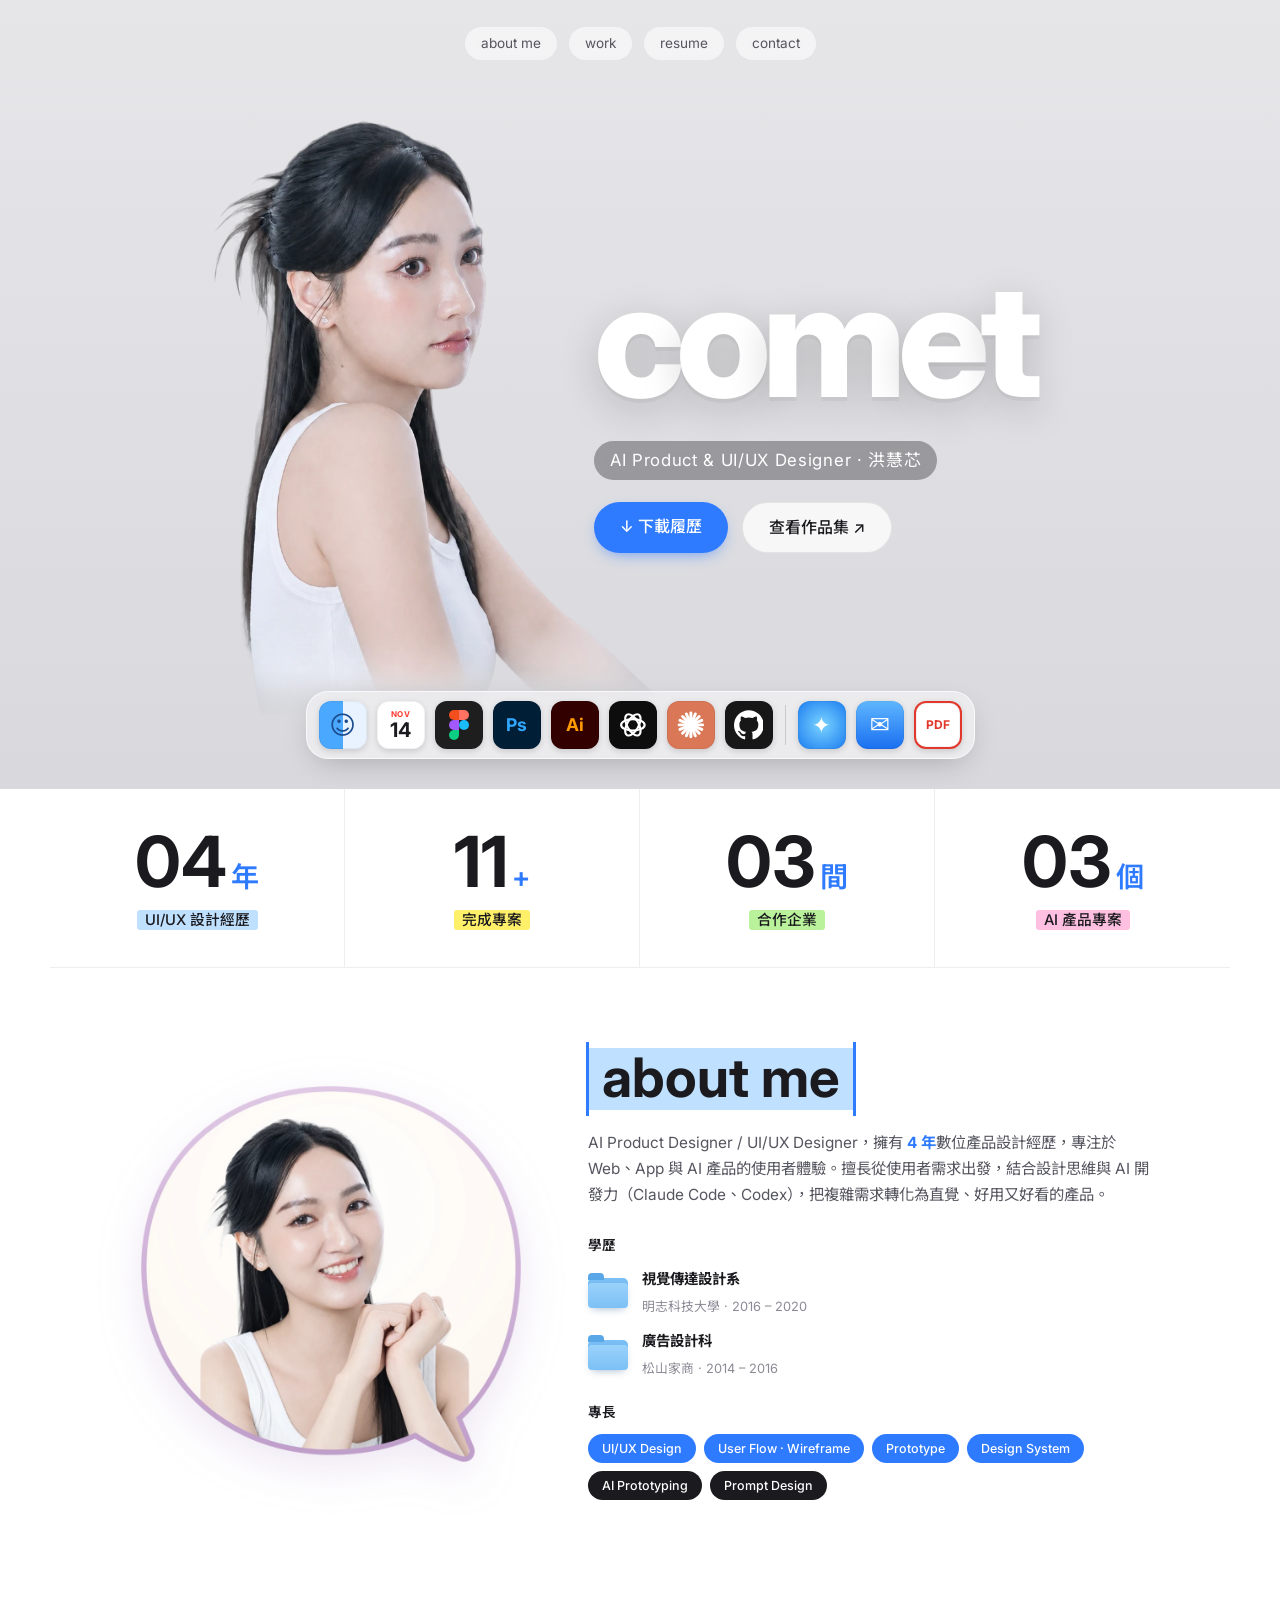
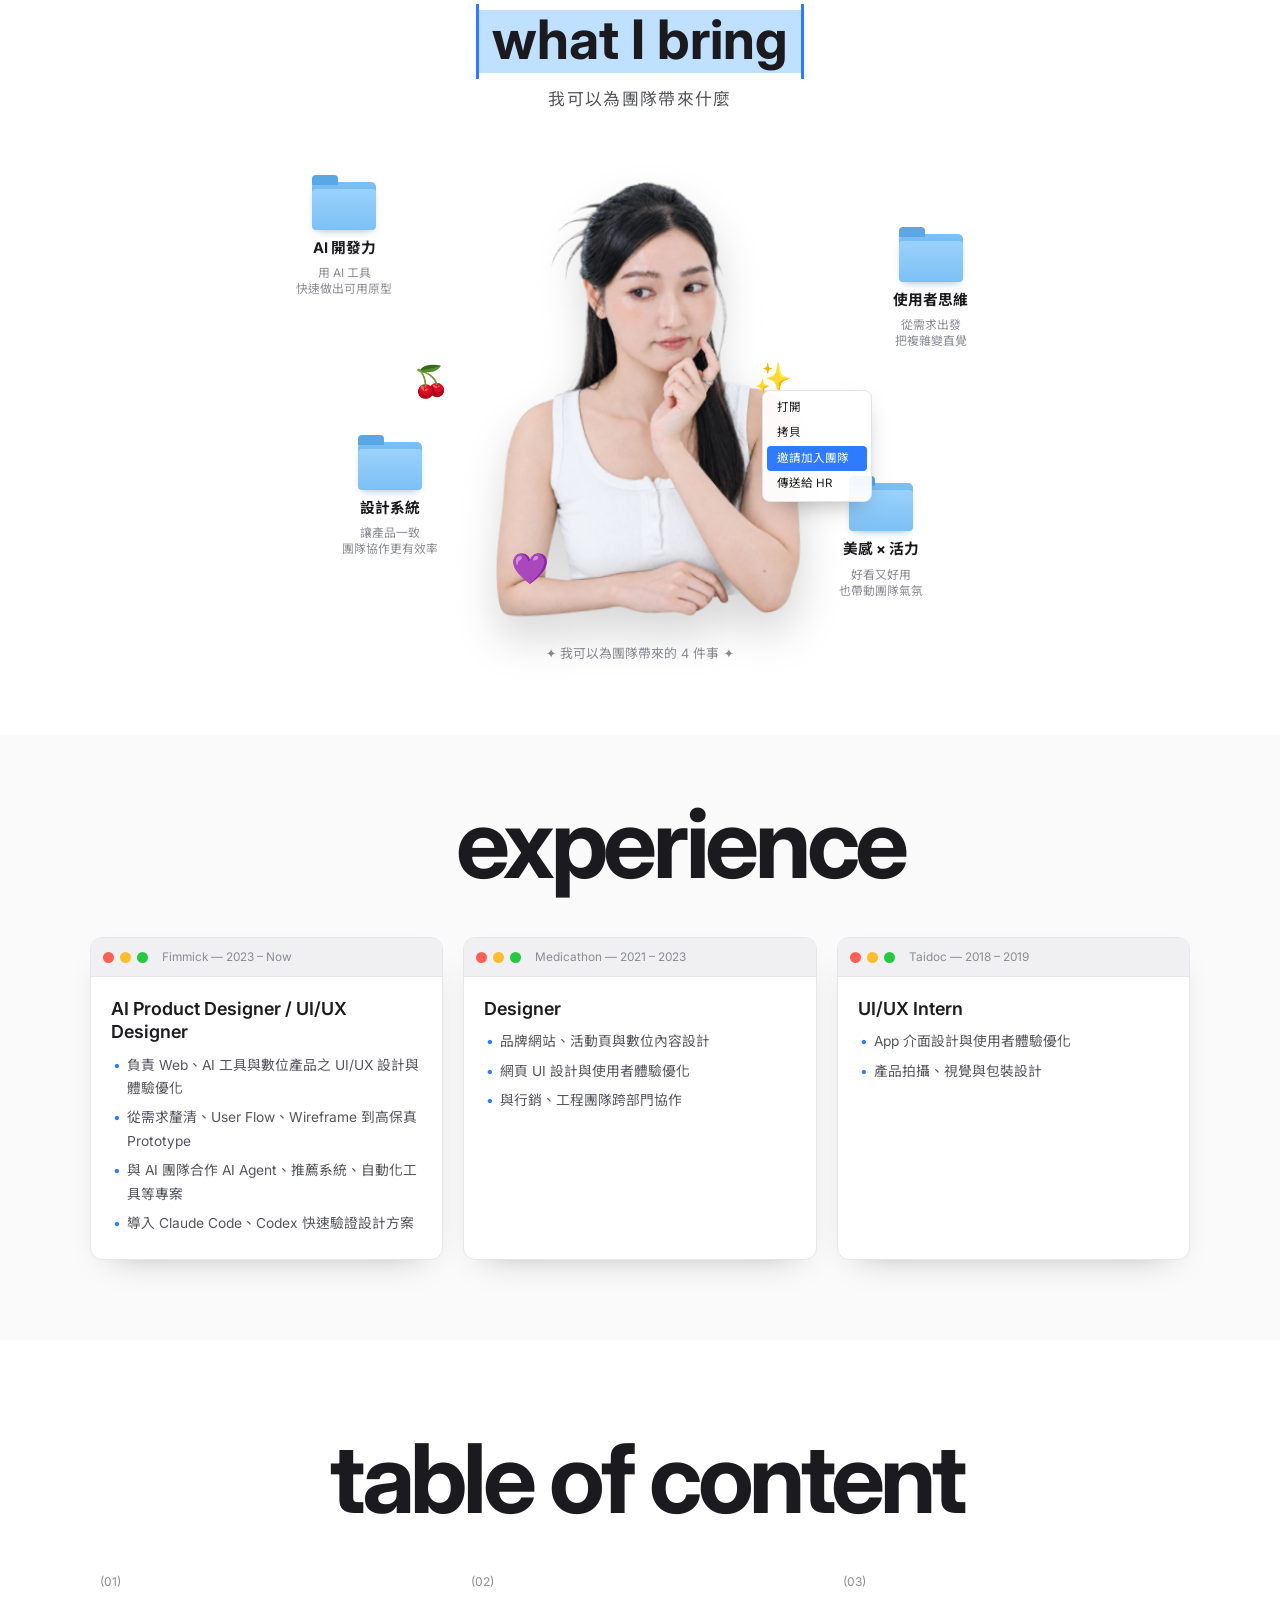
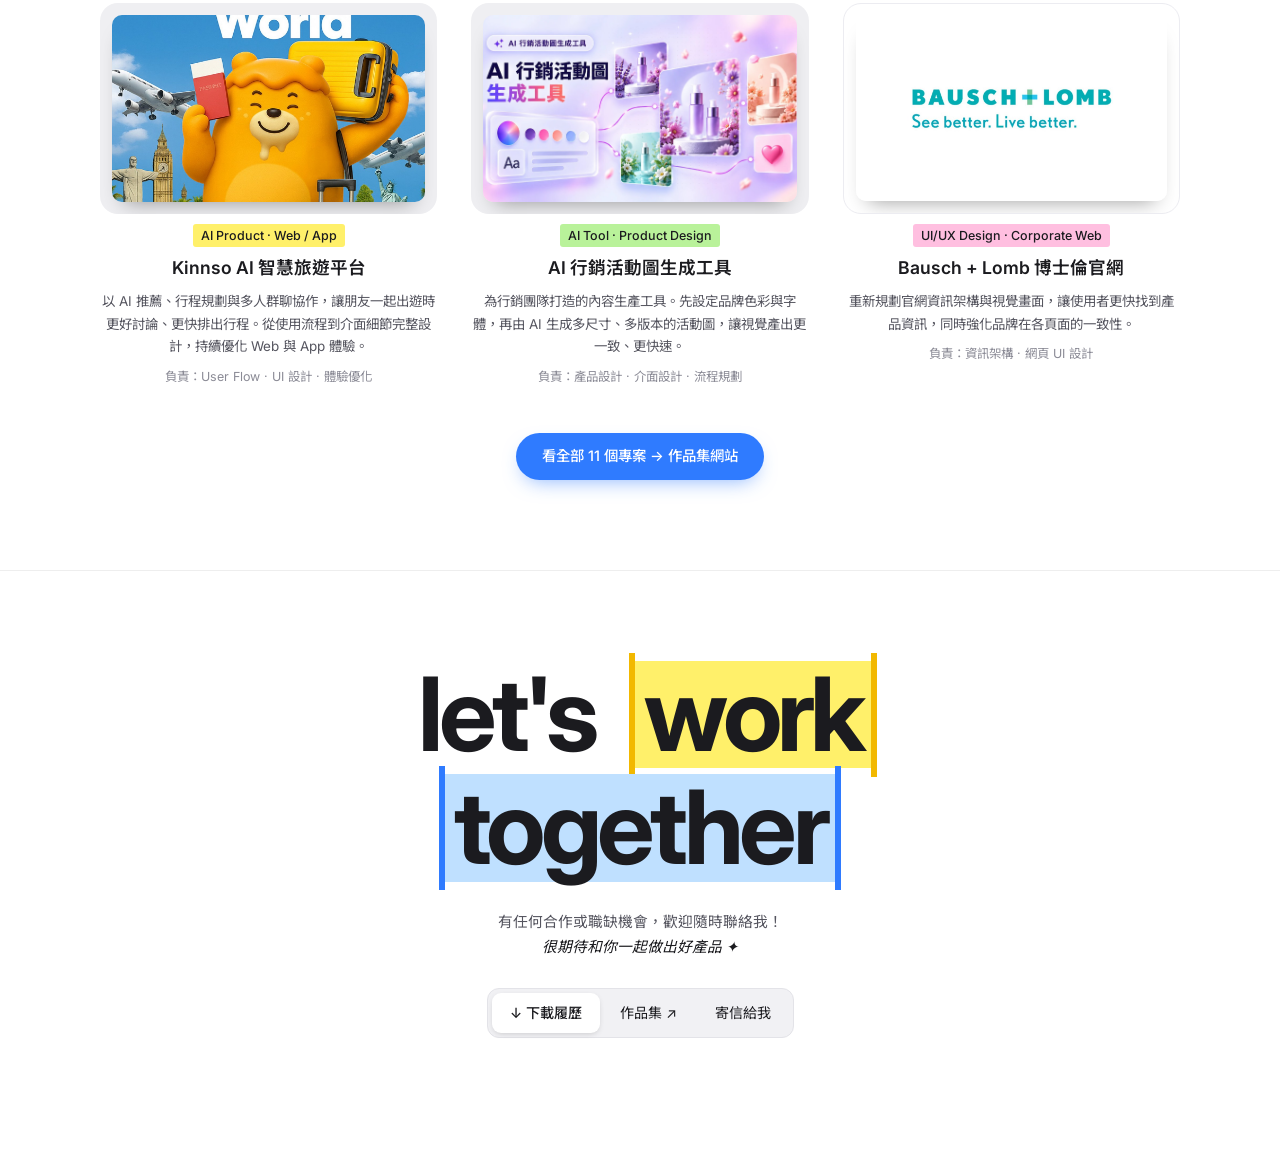
==== commit 96c737f8: "Files section: turn folders into 'what I bring to the team' Co-Authored-By: Claude Opus 5.5 <noreply" ====
--- a/index.html
+++ b/index.html
@@ -8,7 +8,7 @@
 <link rel="preconnect" href="https://fonts.googleapis.com">
 <link rel="preconnect" href="https://fonts.gstatic.com" crossorigin>
 <link href="https://fonts.googleapis.com/css2?family=Inter:wght@400;500;600;700;800&family=Noto+Sans+TC:wght@400;500;700;900&display=swap" rel="stylesheet">
-<link rel="stylesheet" href="styles.css?v=20261115h">
+<link rel="stylesheet" href="styles.css?v=20261117a">
 </head>
 <body>
 <div class="scroll-progress" aria-hidden="true"></div>
@@ -108,22 +108,26 @@
 
   <!-- ================= FOLDERS ================= -->
   <section class="files" id="files">
+    <div class="files-head reveal">
+      <h2 class="bracket-title"><span>what I bring</span></h2>
+      <p>我可以為團隊帶來什麼</p>
+    </div>
     <div class="files-stage io">
       <img class="files-person" src="assets/files-person-v2.png" alt="" data-speed="0.08">
       <span class="sticker s1" data-speed="0.3">🍒</span>
       <span class="sticker s2" data-speed="-0.25">✨</span>
       <span class="sticker s3" data-speed="0.18">💜</span>
 
-      <a class="folder f1" href="assets/HongHuiXin-Resume.pdf" download><span class="folder-ico"></span>CV resume.pdf</a>
-      <a class="folder f2" href="https://comet-portfolio-tw.vercel.app/portfolio" target="_blank" rel="noopener"><span class="folder-ico"></span>Portfolio</a>
-      <a class="folder f3" href="#experience"><span class="folder-ico"></span>Experience</a>
-      <a class="folder f4" href="#contact"><span class="folder-ico"></span>Contact</a>
+      <div class="folder value f1"><span class="folder-ico"></span><b>AI 開發力</b><small>用 AI 工具<br>快速做出可用原型</small></div>
+      <div class="folder value f2"><span class="folder-ico"></span><b>使用者思維</b><small>從需求出發<br>把複雜變直覺</small></div>
+      <div class="folder value f3"><span class="folder-ico"></span><b>設計系統</b><small>讓產品一致<br>團隊協作更有效率</small></div>
+      <div class="folder value f4"><span class="folder-ico"></span><b>美感 × 活力</b><small>好看又好用<br>也帶動團隊氣氛</small></div>
 
       <div class="ctx-menu" aria-hidden="true">
-        <span>打開</span><span>拷貝</span><span>下載履歷</span><span>傳送給 HR</span>
+        <span>打開</span><span>拷貝</span><span>邀請加入團隊</span><span>傳送給 HR</span>
       </div>
     </div>
-    <p class="files-hint">↑ 點資料夾：下載履歷、打開作品集</p>
+    <p class="files-hint">✦ 我可以為團隊帶來的 4 件事 ✦</p>
   </section>
 
   <!-- ================= EXPERIENCE ================= -->
@@ -220,6 +224,6 @@
   </section>
 
 </div>
-<script src="script.js?v=20261115h"></script>
+<script src="script.js?v=20261117a"></script>
 </body>
 </html>
--- a/styles.css
+++ b/styles.css
@@ -179,6 +179,14 @@
 .ctx-menu span{padding:3px 10px;border-radius:4px}
 .ctx-menu span:nth-child(3){background:var(--blue);color:#fff}
 .files-hint{text-align:center;font-size:.8rem;color:var(--muted);margin-top:4px}
+.files-head{text-align:center;margin-bottom:6px}
+.files-head .bracket-title{margin-bottom:12px}
+.files-head p{font-size:1.05rem;letter-spacing:.08em;color:var(--soft)}
+.folder.value{cursor:default;text-align:center;line-height:1.35}
+.folder.value b{font-size:.92rem;color:var(--ink);margin-top:2px}
+.folder.value b,.folder.value small{background:rgba(255,255,255,.82);border-radius:6px;padding:1px 6px}
+.folder.value small{font-size:.74rem;color:var(--muted);white-space:nowrap}
+.folder.value:hover b{color:var(--blue)}
 
 /* ============ HUGE HEADINGS ============ */
 .huge{font-family:var(--round);font-weight:700;font-size:clamp(2.8rem,8.5vw,6rem);letter-spacing:-.045em;
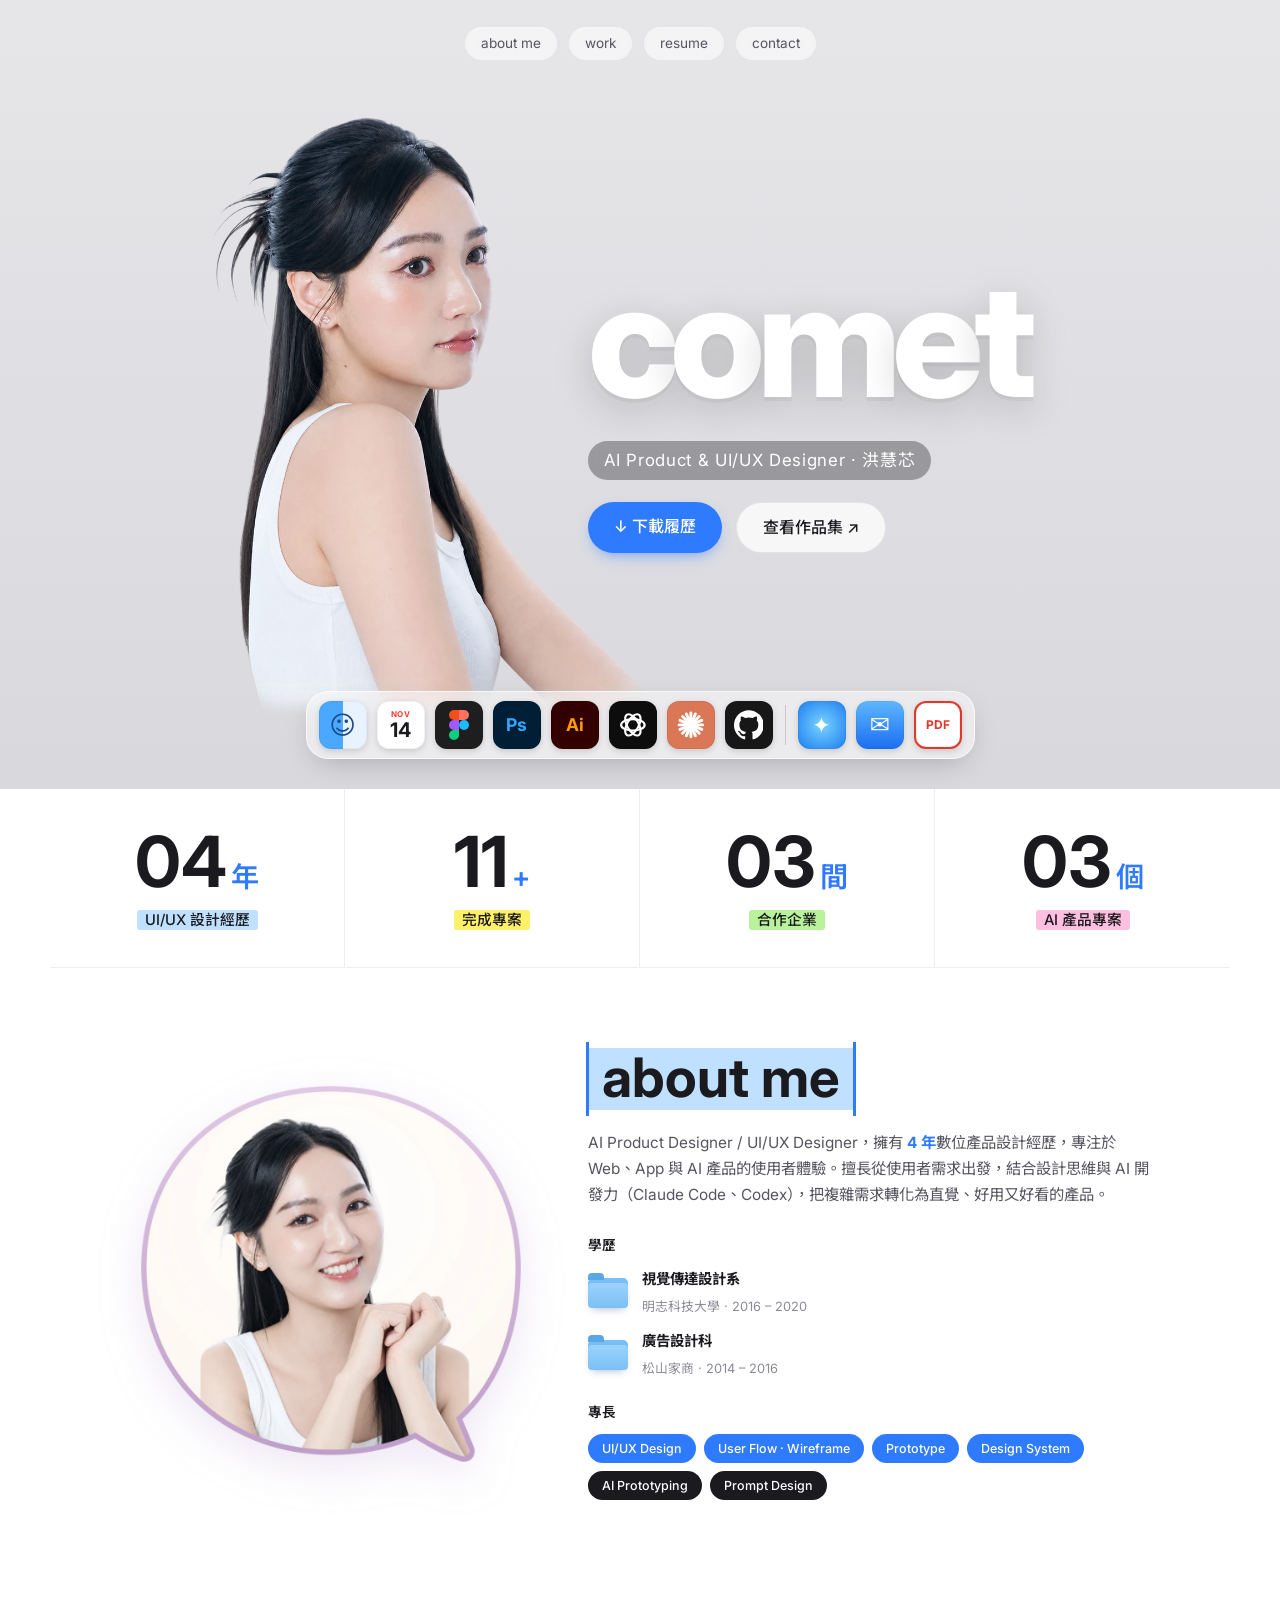
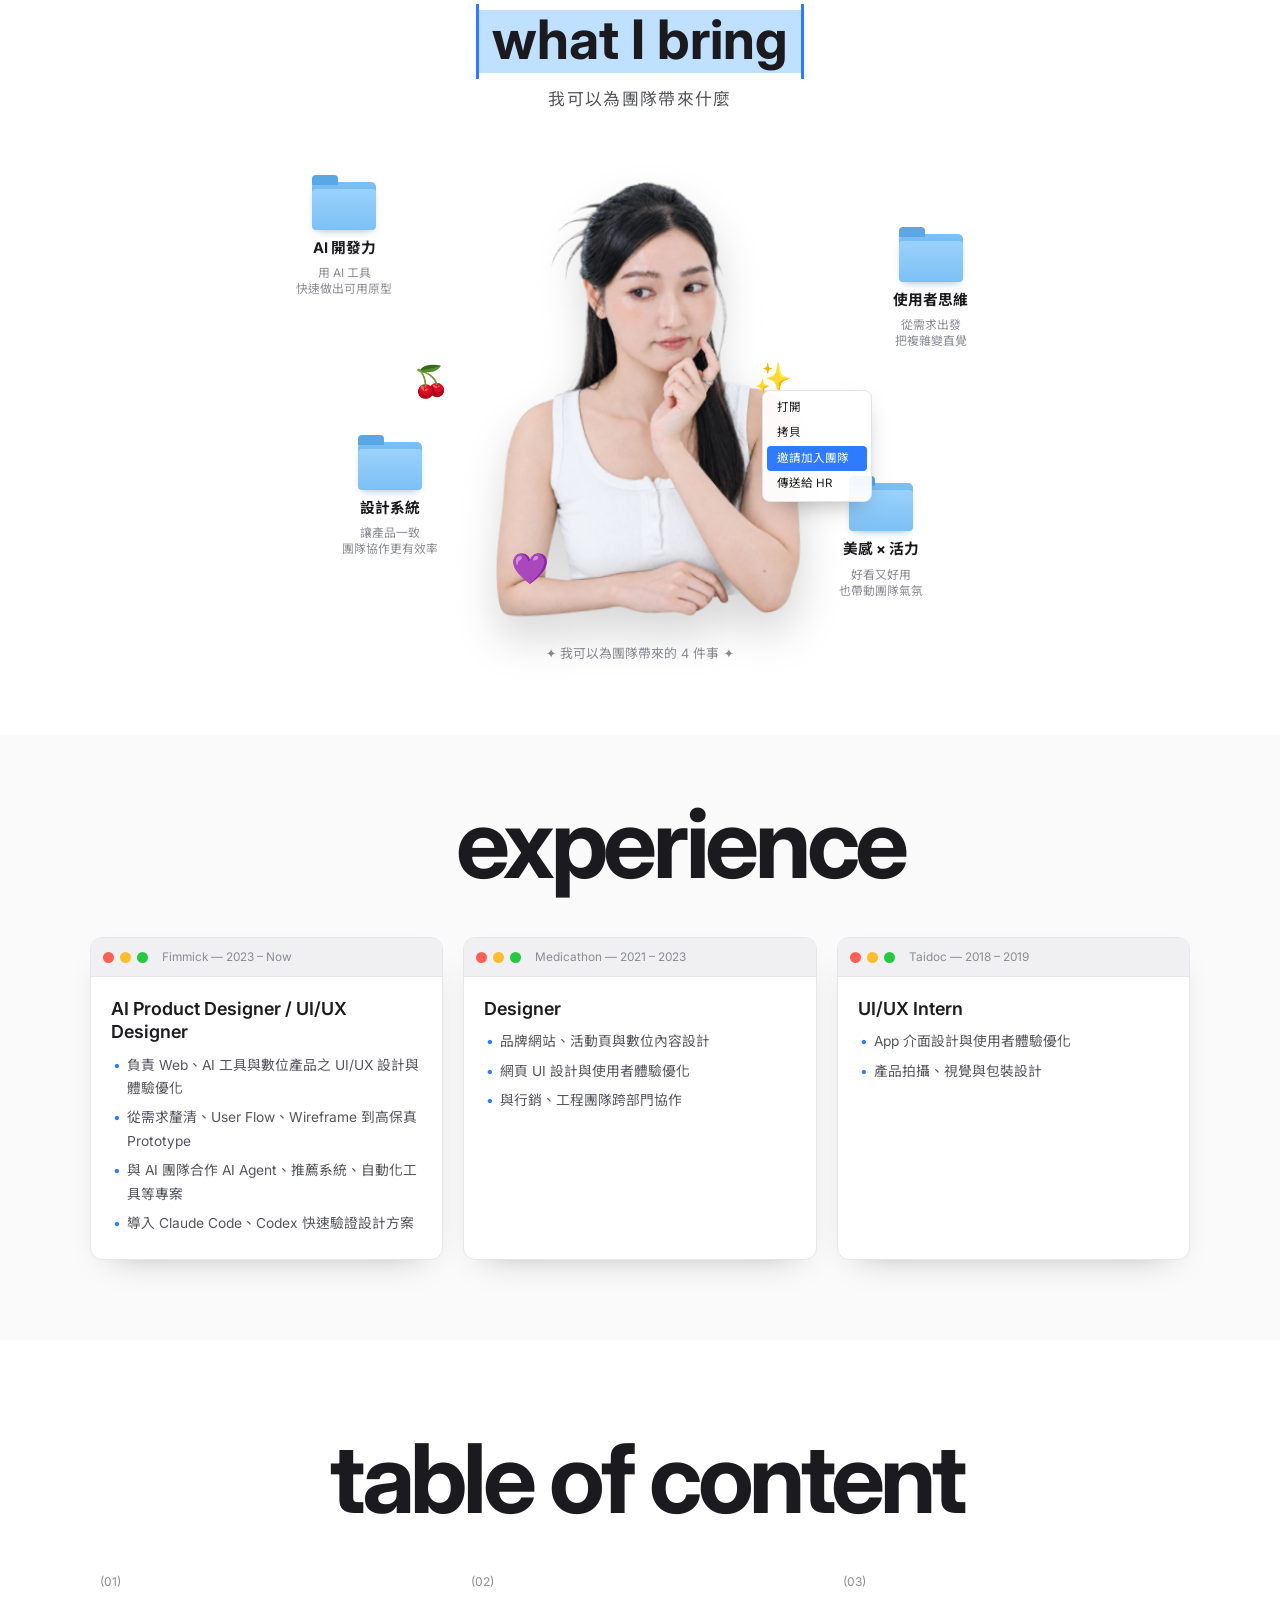
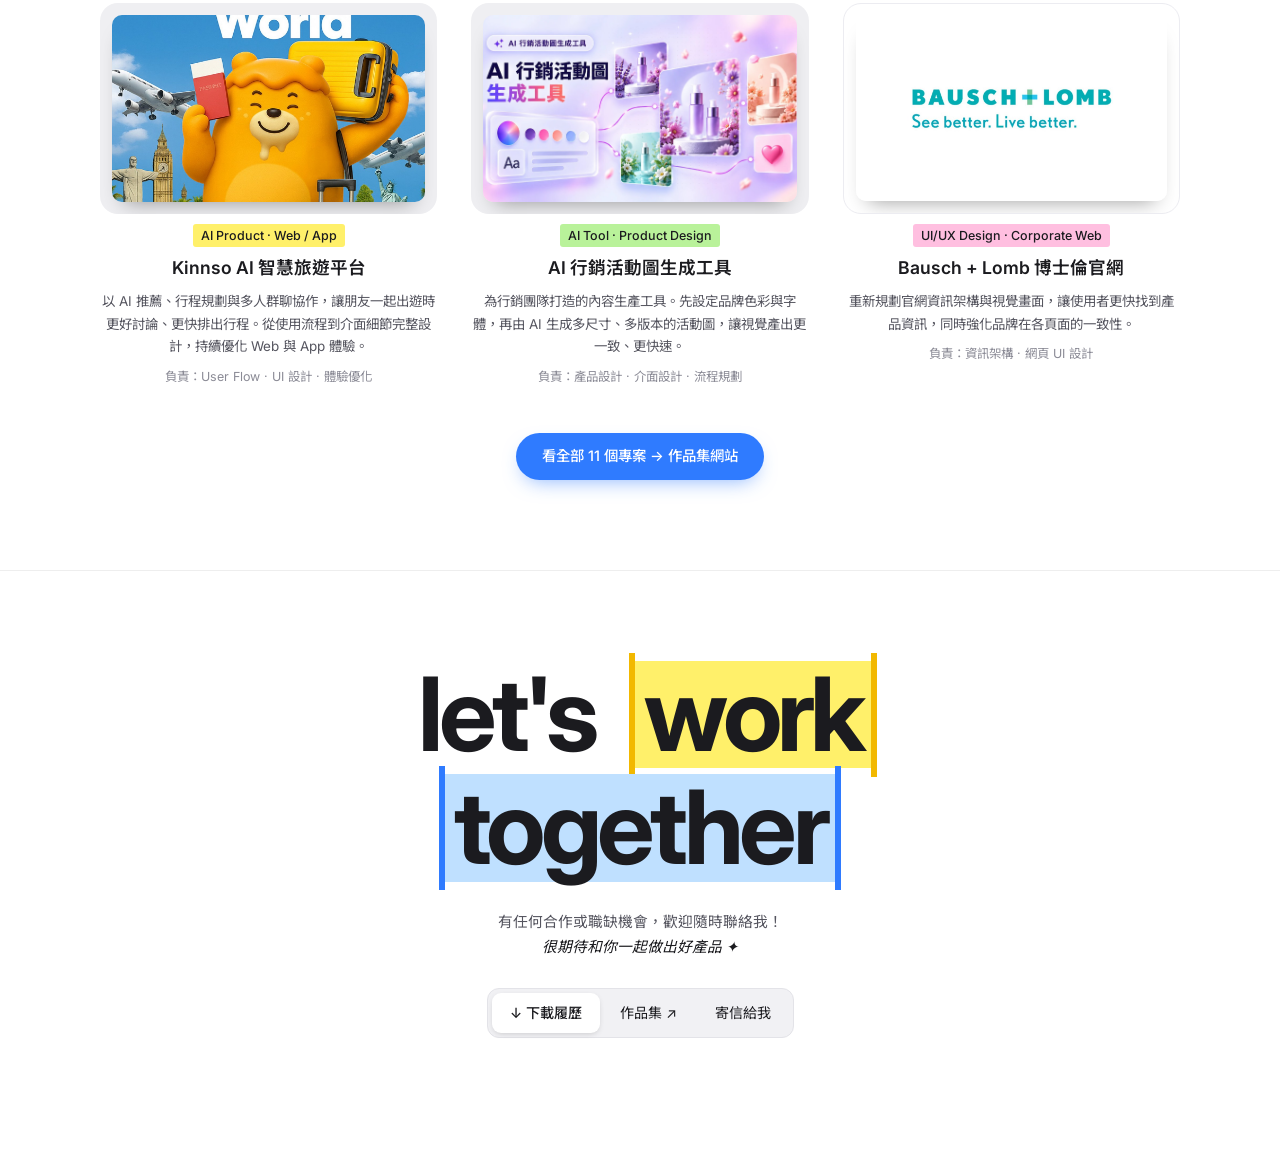
==== commit 6f2d917a: "Hero: new cover portrait Co-Authored-By: Claude Opus 5.5 <noreply@anthropic.com>" ====
--- a/index.html
+++ b/index.html
@@ -8,7 +8,7 @@
 <link rel="preconnect" href="https://fonts.googleapis.com">
 <link rel="preconnect" href="https://fonts.gstatic.com" crossorigin>
 <link href="https://fonts.googleapis.com/css2?family=Inter:wght@400;500;600;700;800&family=Noto+Sans+TC:wght@400;500;700;900&display=swap" rel="stylesheet">
-<link rel="stylesheet" href="styles.css?v=20261117a">
+<link rel="stylesheet" href="styles.css?v=20261117b">
 </head>
 <body>
 <div class="scroll-progress" aria-hidden="true"></div>
@@ -39,7 +39,7 @@
           <a class="tbtn glass" href="https://comet-portfolio-tw.vercel.app/portfolio" target="_blank" rel="noopener">查看作品集 ↗</a>
         </div>
       </div>
-      <img class="hero-cutout" src="assets/hero-person-v2.png" alt="洪慧芯 Hong Hui Xin">
+      <img class="hero-cutout" src="assets/hero-person-v3.png" alt="洪慧芯 Hong Hui Xin">
     </div>
 
     <div class="dock" role="toolbar" aria-label="dock">
@@ -224,6 +224,6 @@
   </section>
 
 </div>
-<script src="script.js?v=20261117a"></script>
+<script src="script.js?v=20261117b"></script>
 </body>
 </html>
